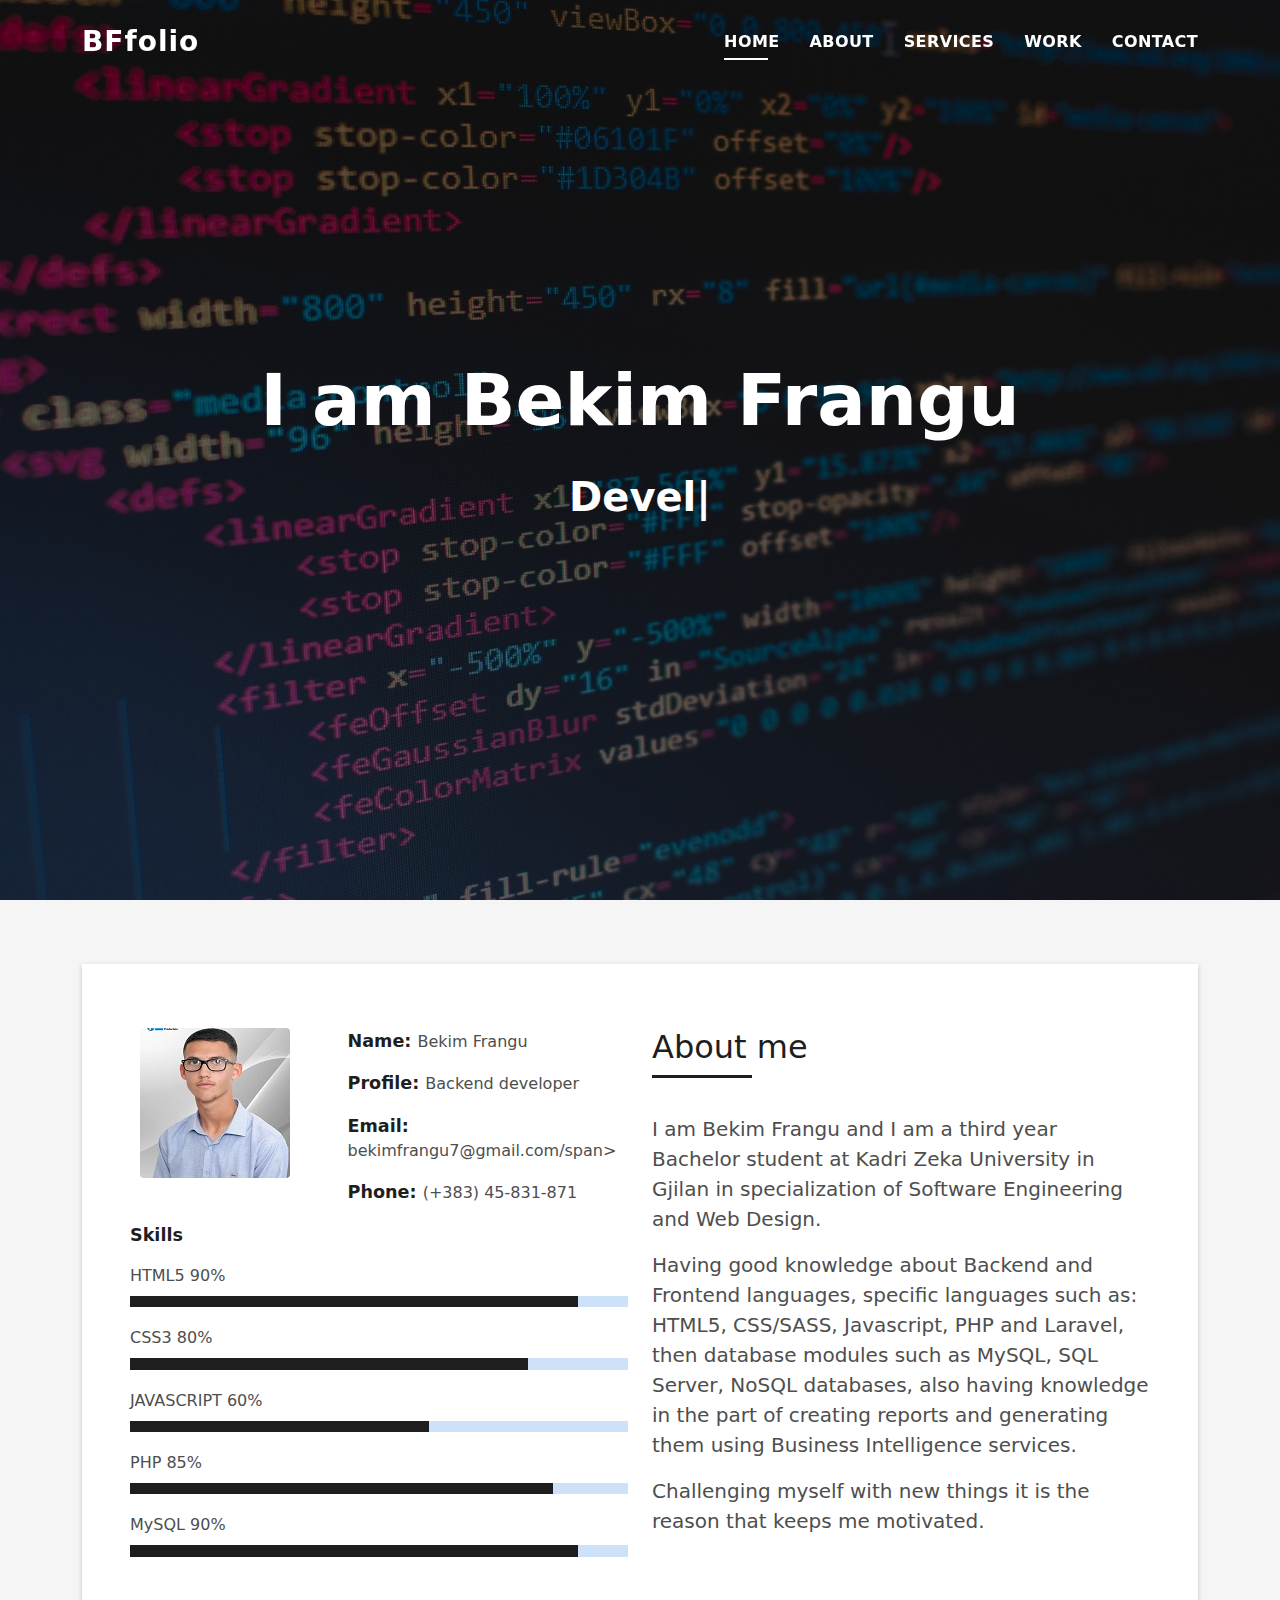
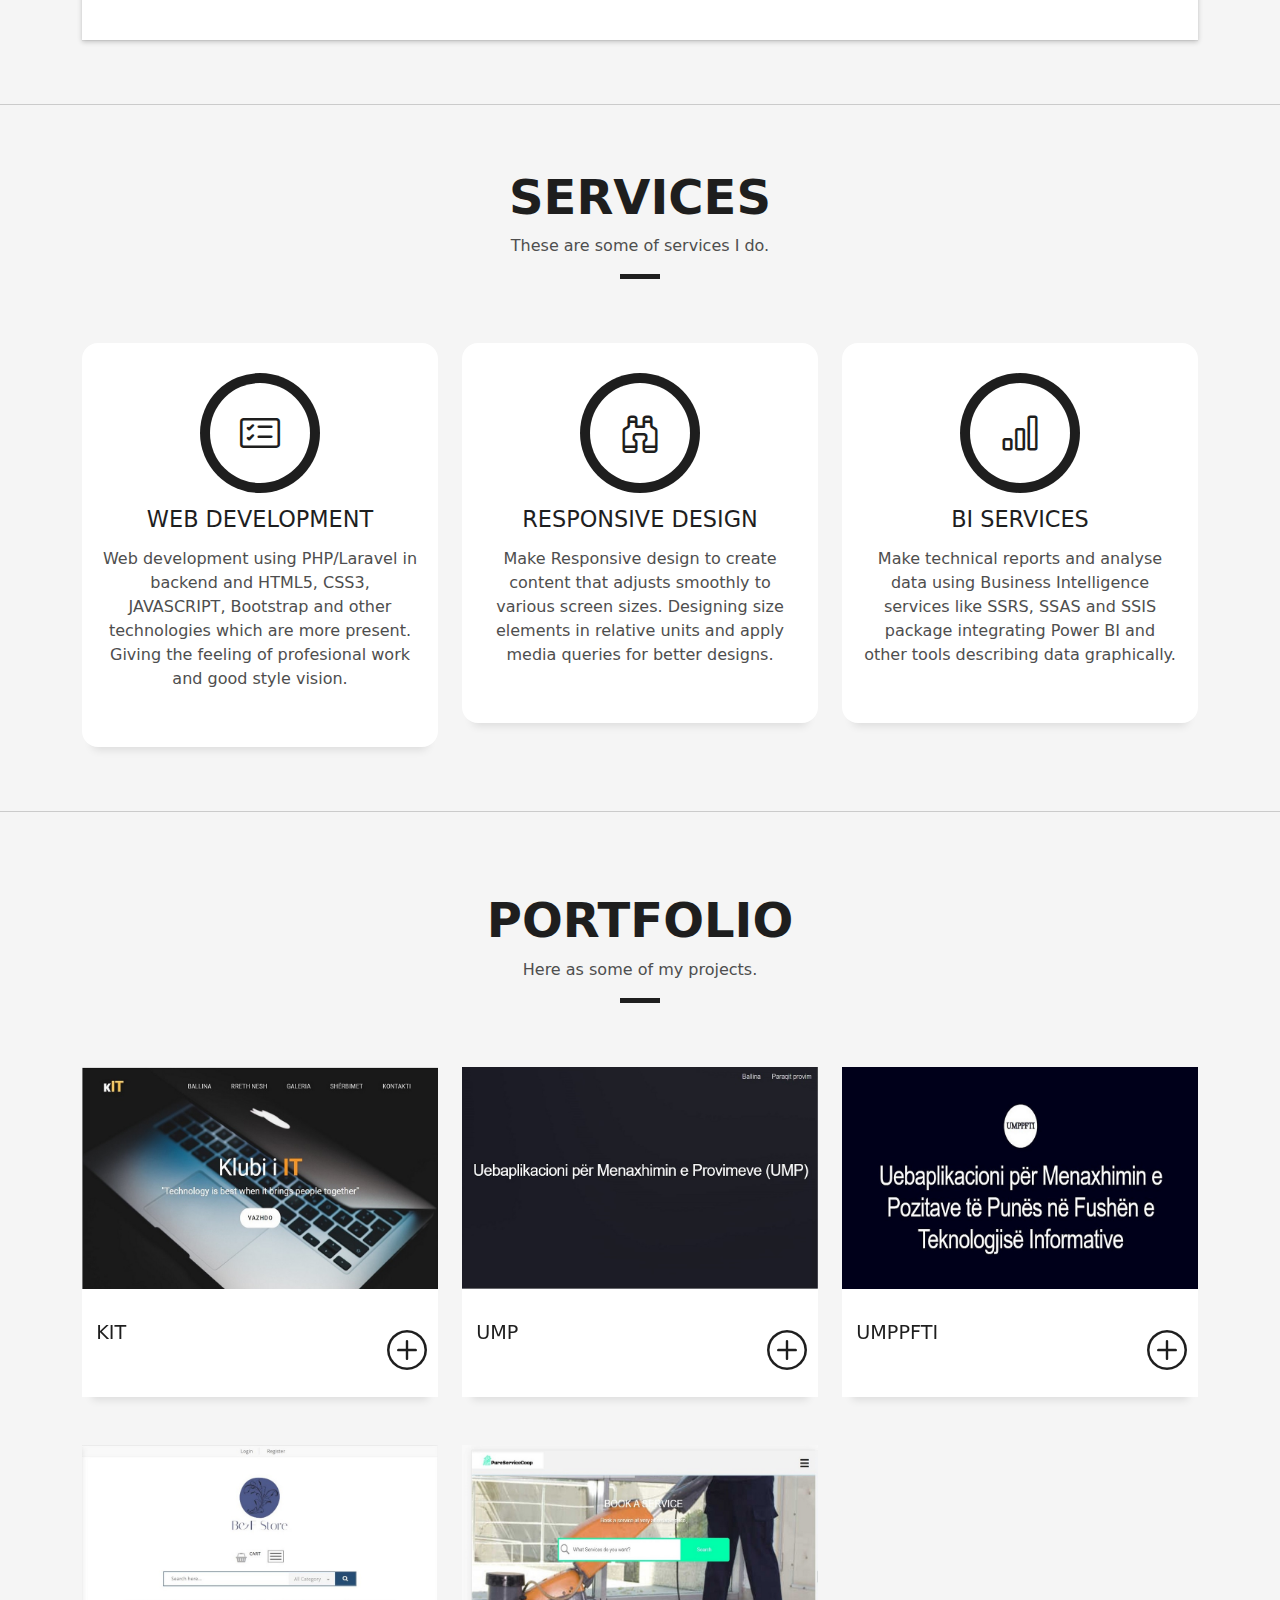
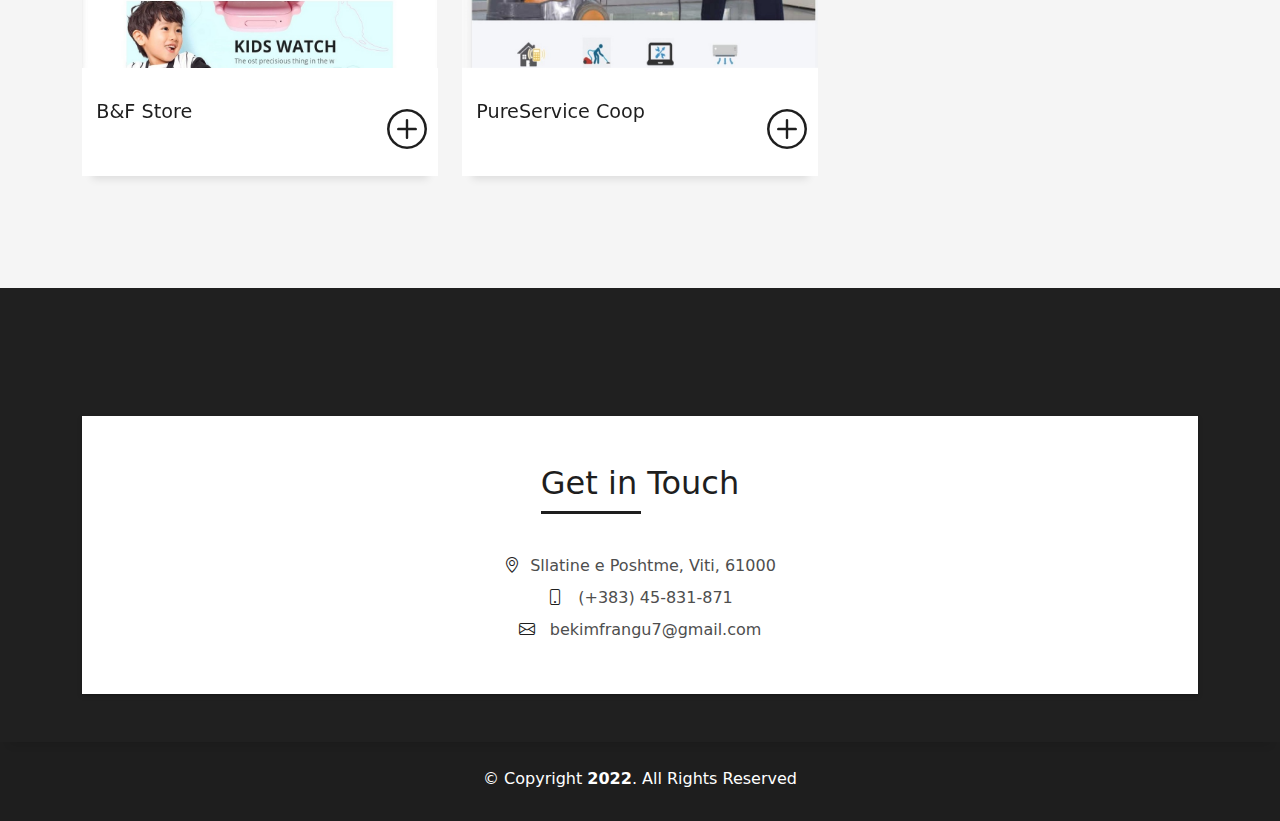
==== index.html @ ea26d756 "Portfolio" ====
<!DOCTYPE html>
<html lang="en">

<head>
  <meta charset="utf-8">
  <meta content="width=device-width, initial-scale=1.0" name="viewport">

  <title>My Portfolio</title>
  <meta content="" name="description">
  <meta content="" name="keywords">



  <!-- Vendor CSS Files -->
  <link href="assets/vendor/bootstrap/css/bootstrap.min.css" rel="stylesheet">
  <link href="assets/vendor/bootstrap-icons/bootstrap-icons.css" rel="stylesheet">
  <link href="assets/vendor/glightbox/css/glightbox.min.css" rel="stylesheet">
  <link href="assets/vendor/swiper/swiper-bundle.min.css" rel="stylesheet">

  <!-- Template Main CSS File -->
  <link href="assets/css/style.css" rel="stylesheet">

</head>

<body>

  <!-- ======= Header ======= -->
  <header id="header" class="fixed-top">
    <div class="container d-flex align-items-center justify-content-between">

      <h1 class="logo"><a href="index.html">BFfolio</a></h1>

      <nav id="navbar" class="navbar">
        <ul>
          <li><a class="nav-link scrollto active" href="#hero">Home</a></li>
          <li><a class="nav-link scrollto" href="#about">About</a></li>
          <li><a class="nav-link scrollto" href="#services">Services</a></li>
          <li><a class="nav-link scrollto " href="#work">Work</a></li>
          <li><a class="nav-link scrollto" href="#contact">Contact</a></li>
        </ul>
        <i class="bi bi-list mobile-nav-toggle"></i>
      </nav><!-- .navbar -->

    </div>
  </header><!-- End Header -->

  <!-- ======= Hero Section ======= -->
  <div id="hero" class="hero route bg-image" style="background-image: url(assets/img/cover.jpg)">
    <div class="overlay-itro"></div>
    <div class="hero-content display-table">
      <div class="table-cell">
        <div class="container">
          <h1 class="hero-title mb-4">I am Bekim Frangu</h1>
          <p class="hero-subtitle"><span class="typed" data-typed-items="Developer"></span></p>
        </div>
      </div>
    </div>
  </div><!-- End Hero Section -->

  <main id="main">

    <!-- ======= About Section ======= -->
    <section id="about" class="about-mf sect-pt4 route">
      <div class="container">
        <div class="row">
          <div class="col-sm-12">
            <div class="box-shadow-full">
              <div class="row">
                <div class="col-md-6">
                  <div class="row">
                    <div class="col-sm-6 col-md-5">
                      <div class="about-img">
                        <img src="assets/img/imageCV.jpg" class="img-fluid rounded b-shadow-a" alt="">
                      </div>
                    </div>
                    <div class="col-sm-6 col-md-7">
                      <div class="about-info">
                        <p><span class="title-s">Name: </span> <span>Bekim Frangu</span></p>
                        <p><span class="title-s">Profile: </span> <span>Backend developer</span></p>
                        <p><span class="title-s">Email: </span> <span>bekimfrangu7@gmail.com/span></p>
                        <p><span class="title-s">Phone: </span> <span>(+383) 45-831-871</span></p>
                      </div>
                    </div>
                  </div>
                  <div class="skill-mf">
                    <p class="title-s">Skills</p>

                    <span>HTML5</span> <span class="pull-right">90%</span>
                    <div class="progress">
                      <div class="progress-bar" role="progressbar" style="width: 90%;" aria-valuenow="90" aria-valuemin="0" aria-valuemax="100"></div>
                    </div>

                    <span>CSS3</span> <span class="pull-right">80%</span>
                    <div class="progress">
                      <div class="progress-bar" role="progressbar" style="width: 80%" aria-valuenow="80" aria-valuemin="0" aria-valuemax="100"></div>
                    </div>

                   <span>JAVASCRIPT</span> <span class="pull-right">60%</span>
                    <div class="progress">
                      <div class="progress-bar" role="progressbar" style="width: 60%" aria-valuenow="60" aria-valuemin="0" aria-valuemax="100"></div>
                    </div>

                    <span>PHP</span> <span class="pull-right">85%</span>
                    <div class="progress">
                      <div class="progress-bar" role="progressbar" style="width: 85%" aria-valuenow="85" aria-valuemin="0" aria-valuemax="100"></div>
                    </div>

                    <span>MySQL</span> <span class="pull-right">90%</span>
                    <div class="progress">
                      <div class="progress-bar" role="progressbar" style="width: 90%" aria-valuenow="90" aria-valuemin="0" aria-valuemax="100"></div>
                    </div>

                  </div>
                </div>
                <div class="col-md-6">
                  <div class="about-me pt-4 pt-md-0">
                    <div class="title-box-2">
                      <h5 class="title-left">
                        About me
                      </h5>
                    </div>
                    <p class="lead text-justify">
                      I am Bekim Frangu and I am a third year Bachelor student at Kadri Zeka University in Gjilan in 
                      specialization of Software Engineering and Web Design. 
                    </p>
                    <p class="lead text-justify">
                      Having good knowledge about Backend and Frontend languages, specific languages such as: HTML5, CSS/SASS, 
                      Javascript, PHP and Laravel, then database modules such as MySQL, SQL Server, NoSQL databases, also having knowledge in 
                      the part of creating reports and generating them using Business Intelligence services. 
                    </p>
                    <p class="lead text-justify">
                      Challenging myself with new things it is the reason that keeps me motivated.
                    </p>
                  </div>
                </div>
              </div>
            </div>
          </div>
        </div>
      </div>
    </section><!-- End About Section -->
    <hr>
    <!-- ======= Services Section ======= -->
    <section id="services" class="services-mf pt-5 route">
      <div class="container">
        <div class="row">
          <div class="col-sm-12">
            <div class="title-box text-center">
              <h3 class="title-a">
                Services
              </h3>
              <p class="subtitle-a">
               These are some of services I do.
              </p>
              <div class="line-mf"></div>
            </div>
          </div>
        </div>
        <div class="row">
        
          <div class="col-md-4">
            <div class="service-box">
              <div class="service-ico">
                <span class="ico-circle"><i class="bi bi-card-checklist"></i></span>
              </div>
              <div class="service-content">
                <h2 class="s-title">Web Development</h2>
                <p class="s-description text-center">
                  Web development using PHP/Laravel in backend and HTML5, CSS3, JAVASCRIPT, Bootstrap 
                  and other technologies which are more present. Giving the feeling of profesional work and good style vision.
                </p>
              </div>
            </div>
          </div>
          <div class="col-md-4">
            <div class="service-box">
              <div class="service-ico">
                <span class="ico-circle"><i class="bi bi-binoculars"></i></span>
              </div>
              <div class="service-content">
                <h2 class="s-title">Responsive Design</h2>
                <p class="s-description text-center">
                  Make Responsive design to create content that adjusts smoothly to various screen sizes. 
                  Designing size elements in relative units and apply media queries for better designs.
                </p>
              </div>
            </div>
          </div>
          <div class="col-md-4">
            <div class="service-box">
              <div class="service-ico">
                <span class="ico-circle"><i class="bi bi-bar-chart"></i></span>
              </div>
              <div class="service-content">
                <h2 class="s-title">BI Services</h2>
                <p class="s-description text-center">
                  Make technical reports and analyse data using Business Intelligence services like SSRS,
                  SSAS and SSIS package integrating Power BI and other tools describing data graphically.
                </p>
              </div>
            </div>
          </div>
        </div>
      </div>
    </section><!-- End Services Section -->
<hr>

    <!-- ======= Portfolio Section ======= -->
    <section id="work" class="portfolio-mf sect-pt4 route">
      <div class="container">
        <div class="row">
          <div class="col-sm-12">
            <div class="title-box text-center">
              <h3 class="title-a">
                Portfolio
              </h3>
              <p class="subtitle-a">
               Here as some of my projects.
              </p>
              <div class="line-mf"></div>
            </div>
          </div>
        </div>
        <div class="row">

          <div class="col-md-4">
            <div class="work-box">
              <a href="assets/img/work-1.jpg" data-gallery="portfolioGallery" class="portfolio-lightbox">
                <div class="work-img">
                  <img src="assets/img/KIT.jpg" alt="" class="img-fluid">
                </div>
              </a>
              <div class="work-content">
                <div class="row">
                  <div class="col-sm-8">
                    <h2 class="w-title">KIT</h2>
                  </div>
                  <div class="col-sm-4">
                    <div class="w-like">
                      <a href="portfolio-details.html"> <span class="bi bi-plus-circle"></span></a>
                    </div>
                  </div>
                </div>
              </div>
            </div>
          </div>
          
          <div class="col-md-4">
            <div class="work-box">
              <a href="assets/img/work-2.jpg" data-gallery="portfolioGallery" class="portfolio-lightbox">
                <div class="work-img">
                  <img src="assets/img/UMP/Cover.jpg" alt="" class="img-fluid">
                </div>
              </a>
              <div class="work-content">
                <div class="row">
                  <div class="col-sm-8">
                    <h2 class="w-title">UMP</h2>
                  </div>
                  <div class="col-sm-4">
                    <div class="w-like">
                      <a href="UMP_details.html"> <span class="bi bi-plus-circle"></span></a>
                    </div>
                  </div>
                </div>
              </div>
            </div>
          </div>

          <div class="col-md-4">
            <div class="work-box">
              <a href="assets/img/work-3.jpg" data-gallery="portfolioGallery" class="portfolio-lightbox">
                <div class="work-img">
                  <img src="assets/img/UMPPFTI/Cover.jpg" alt="" class="img-fluid">
                </div>
              </a>
              <div class="work-content">
                <div class="row">
                  <div class="col-sm-8">
                    <h2 class="w-title">UMPPFTI</h2>

                  </div>
                  <div class="col-sm-4">
                    <div class="w-like">
                      <a href="UMPPFTI_details.html"> <span class="bi bi-plus-circle"></span></a>
                    </div>
                  </div>
                </div>
              </div>
            </div>
          </div>

          <div class="col-md-4">
            <div class="work-box">
              <a href="assets/img/BFstore.jpg" data-gallery="portfolioGallery" class="portfolio-lightbox">
                <div class="work-img">
                  <img src="assets/img/BFstore.jpg" alt="" class="img-fluid">
                </div>
              </a>
              <div class="work-content">
                <div class="row">
                  <div class="col-sm-8">
                    <h2 class="w-title">B&F Store</h2>
                  </div>
                  <div class="col-sm-4">
                    <div class="w-like">
                      <a href="BFStore_details.html"> <span class="bi bi-plus-circle"></span></a>
                    </div>
                  </div>
                </div>
              </div>
            </div>
          </div>

          <div class="col-md-4">
            <div class="work-box">
              <a href="assets/img/hs_cover.jpg" data-gallery="portfolioGallery" class="portfolio-lightbox">
                <div class="work-img">
                  <img src="assets/img/hs_cover.jpg" alt="" class="img-fluid">
                </div>
              </a>
              <div class="work-content">
                <div class="row">
                  <div class="col-sm-8">
                    <h2 class="w-title">PureService Coop</h2>
                  </div>
                  <div class="col-sm-4">
                    <div class="w-like">
                      <a href="hs_details.html"> <span class="bi bi-plus-circle"></span></a>
                    </div>
                  </div>
                </div>
              </div>
            </div>
          </div>
        </div>
      </div>
    </section><!-- End Portfolio Section -->

    <!-- ======= Contact Section ======= -->
    <section id="contact" class="paralax-mf footer-paralax bg-image sect-mt4 route" style="background-color: #262626;">
      <div class="overlay-mf"></div>
      <div class="container">
        <div class="row">
          <div class="col-sm-12">
            <div class="contact-mf">
              <div id="contact" class="box-shadow-full">
                <div class="row">
                 
                  <div class="col-md-12 text-center">
                    <div class="title-box-2 pt-4 pt-md-0">
                      <h5 class="title-left">
                        Get in Touch
                      </h5>
                    </div>
                    <div class="more-info">
                
                      <ul class="list-ico">
                        <li><span class="bi bi-geo-alt"></span>Sllatine e Poshtme, Viti, 61000</li>
                        <li><span class="bi bi-phone"></span> (+383) 45-831-871</li>
                        <li><span class="bi bi-envelope"></span> bekimfrangu7@gmail.com</li>
                      </ul>
                    </div>
                
                  </div>
                </div>
              </div>
            </div>
          </div>
        </div>
      </div>
    </section><!-- End Contact Section -->

  </main><!-- End #main -->

  <!-- ======= Footer ======= -->
  <footer>
    <div class="container">
      <div class="row">
        <div class="col-sm-12">
          <div class="copyright-box">
            <p class="copyright">&copy; Copyright <strong>2022</strong>. All Rights Reserved</p>
          </div>
        </div>
      </div>
    </div>
  </footer><!-- End  Footer -->

  <div id="preloader"></div>
  <a href="#" class="back-to-top d-flex align-items-center justify-content-center"><i class="bi bi-arrow-up-short"></i></a>

  <!-- Vendor JS Files -->
  <script src="assets/vendor/purecounter/purecounter.js"></script>
  <script src="assets/vendor/bootstrap/js/bootstrap.bundle.min.js"></script>
  <script src="assets/vendor/glightbox/js/glightbox.min.js"></script>
  <script src="assets/vendor/swiper/swiper-bundle.min.js"></script>
  <script src="assets/vendor/typed.js/typed.min.js"></script>

  <!-- Template Main JS File -->
  <script src="assets/js/main.js"></script>

</body>

</html>
---- assets/css/style.css ----
/**
* Template Name: DevFolio - v4.7.1
* Template URL: https://bootstrapmade.com/devfolio-bootstrap-portfolio-html-template/
* Author: BootstrapMade.com
* License: https://bootstrapmade.com/license/
*/

/*--------------------------------------------------------------
# General
--------------------------------------------------------------*/
body {
  background-color: #f5f5f5;
  color: #4e4e4e;
}

h1,
h2,
h3,
h4,
h5,
h6 {
  color: #1e1e1e;
}

a {
  color: #1e1e1e;
  text-decoration: none;
  transition: all 0.5s ease-in-out;
}
a:hover {
  color: #1e1e1e;
  text-decoration: none;
  transition: all 0.5s ease-in-out;
}

.p-r {
  position: relative;
}

.color-a {
  text-decoration: none;
  color: #1e1e1e;
}

.color-d {
  color: #f5f5f5;
}

.color-text-a {
  text-decoration: none;
  color: #4e4e4e;
}

.box-shadow, .card-blog, .work-box, .service-box, .paralax-mf {
  box-shadow: 0 13px 8px -10px rgba(0, 0, 0, 0.1);
}

.box-shadow-a, .button:hover {
  text-decoration: none;
  box-shadow: 0 0 0 4px #cde1f8;
}

.display-5 {
  font-size: 2.5rem;
  font-weight: 300;
  line-height: 1.1;
}

.display-6 {
  font-size: 2rem;
  font-weight: 300;
  line-height: 1.1;
}

.avatar {
  width: 32px;
  height: 32px;
  margin-right: 4px;
  overflow: hidden;
}

.bg-image {
  background-repeat: no-repeat;
  background-attachment: fixed;
  background-size: cover;
  background-position: center center;
}
@media (max-width: 1024px) {
  .bg-image {
    background-attachment: scroll;
  }
}

.overlay-mf {
  background-color: #1e1e1e;
}

.overlay-mf {
  position: absolute;
  top: 0;
  left: 0px;
  padding: 0;
  height: 100%;
  width: 100%;
  opacity: 0.7;
}

.paralax-mf {
  position: relative;
  padding: 8rem 0;
}

.display-table {
  width: 100%;
  height: 100%;
  display: table;
}

.table-cell {
  display: table-cell;
  vertical-align: middle;
}

/*--/ Sections /--*/
.sect-4 {
  padding: 4rem 0;
}

.sect-pt4 {
  padding-top: 4rem;
}

.sect-mt4 {
  margin-top: 4rem;
}

/*--/ Title s /--*/
.title-s {
  font-weight: 600;
  color: #1e1e1e;
  font-size: 1.1rem;
}

/*--/ Title A /--*/
.title-box {
  margin-bottom: 4rem;
}

.title-a {
  text-decoration: none;
  font-size: 3rem;
  font-weight: bold;
  text-transform: uppercase;
}

.subtitle-a {
  text-decoration: none;
  color: #4e4e4e;
}

.line-mf {
  width: 40px;
  height: 5px;
  background-color: #1e1e1e;
  margin: 0 auto;
}

/*--/ Title Left /--*/
.title-box-2 {
  margin-bottom: 3rem;
}

.title-left {
  font-size: 2rem;
  position: relative;
}
.title-left:before {
  content: "";
  position: absolute;
  height: 3px;
  background-color: #1e1e1e;
  width: 100px;
  bottom: -12px;
}

/*------/ Box /------*/
.box-pl2 {
  padding-left: 2rem;
}

.box-shadow-full {
  padding: 3rem 1.25rem;
  position: relative;
  background-color: #fff;
  margin-bottom: 3rem;
  z-index: 2;
  box-shadow: 0 1px 1px 0 rgba(0, 0, 0, 0.06), 0 2px 5px 0 rgba(0, 0, 0, 0.2);
}
@media (min-width: 768px) {
  .box-shadow-full {
    padding: 3rem;
  }
}

/*------/ Socials /------*/
.socials {
  padding: 1.5rem 0;
}
.socials ul li {
  display: inline-block;
}
.socials .ico-circle {
  height: 40px;
  width: 40px;
  font-size: 1.2rem;
  border-radius: 50%;
  line-height: 1.6;
  margin: 0 15px 0 0;
  box-shadow: 0 0 0 3px #1e1e1e;
  transition: all 500ms ease;
}
.socials .ico-circle:hover {
  background-color: #1e1e1e;
  color: #fff;
  box-shadow: 0 0 0 3px #cde1f8;
  transition: all 500ms ease;
}

/*------/ Ul resect /------*/
.ul-resect, .widget-tags ul, .widget-sidebar .list-sidebar, .box-comments .list-comments, .blog-wrapper .post-meta ul, .list-ico, .socials ul {
  list-style: none;
  padding-left: 0;
  margin-bottom: 0;
}

.list-ico {
  line-height: 2;
}
.list-ico span {
  color: #1e1e1e;
  margin-right: 10px;
}

/*------/ Ico Circle /------*/
.ico-circle {
  height: 100px;
  width: 100px;
  font-size: 2rem;
  border-radius: 50%;
  line-height: 1.55;
  margin: 0 auto;
  text-align: center;
  box-shadow: 0 0 0 10px #1e1e1e;
  display: block;
}

/*------/ Owl Carousel /------*/
.owl-theme .owl-dots {
  text-align: center;
  margin-top: 18px;
}
.owl-theme .owl-dots .owl-dot {
  display: inline-block;
}
.owl-theme .owl-dots .owl-dot span {
  width: 18px;
  height: 7px;
  margin: 5px 5px;
  background: #cde1f8;
  border: 0px solid #cde1f8;
  display: block;
  transition: all 0.6s ease-in-out;
  cursor: pointer;
}
.owl-theme .owl-dots .owl-dot:hover span {
  background-color: #cde1f8;
}
.owl-theme .owl-dots .owl-dot.active span {
  background-color: #1B1B1B;
  width: 25px;
}

/*--/ Scrolltop s /--*/
.scrolltop-mf {
  position: relative;
  display: none;
}
.scrolltop-mf span {
  z-index: 999;
  position: fixed;
  width: 42px;
  height: 42px;
  background-color: #1e1e1e;
  opacity: 0.7;
  font-size: 1.6rem;
  line-height: 1.5;
  text-align: center;
  color: #fff;
  top: auto;
  left: auto;
  right: 30px;
  bottom: 50px;
  cursor: pointer;
  border-radius: 50%;
}

/*--------------------------------------------------------------
# Back to top button
--------------------------------------------------------------*/
.back-to-top {
  position: fixed;
  visibility: hidden;
  opacity: 0;
  right: 15px;
  bottom: 15px;
  z-index: 996;
  background: #1e1e1e;
  width: 40px;
  height: 40px;
  border-radius: 50px;
  transition: all 0.4s;
}
.back-to-top i {
  font-size: 28px;
  color: #fff;
  line-height: 0;
}
.back-to-top:hover {
  background: #1e1e1e;
  color: #fff;
}
.back-to-top.active {
  visibility: visible;
  opacity: 1;
}

/*------/ Prelaoder /------*/
#preloader {
  position: fixed;
  top: 0;
  left: 0;
  right: 0;
  bottom: 0;
  z-index: 9999;
  overflow: hidden;
  background: #fff;
}

#preloader:before {
  content: "";
  position: fixed;
  top: calc(50% - 30px);
  left: calc(50% - 30px);
  border: 6px solid #f2f2f2;
  border-top: 6px solid #1e1e1e;
  border-radius: 50%;
  width: 60px;
  height: 60px;
  -webkit-animation: animate-preloader 1s linear infinite;
  animation: animate-preloader 1s linear infinite;
}

@-webkit-keyframes animate-preloader {
  0% {
    transform: rotate(0deg);
  }
  100% {
    transform: rotate(360deg);
  }
}

@keyframes animate-preloader {
  0% {
    transform: rotate(0deg);
  }
  100% {
    transform: rotate(360deg);
  }
}
/*------/ Button /------*/
.button {
  display: inline-block;
  padding: 0.3rem 0.6rem;
  text-align: center;
  vertical-align: middle;
  -webkit-user-select: none;
  -moz-user-select: none;
  user-select: none;
  font-size: 1rem;
  border-radius: 0.3rem;
  border: 1px solid transparent;
  transition: all 500ms ease;
  cursor: pointer;
}
.button:focus {
  outline: 0;
}
.button:hover {
  background-color: #0062d3;
  color: #fff;
  transition: all 500ms ease;
}

.button-a {
  text-decoration: none;
  background-color: #1e1e1e;
  color: #fff;
  border-color: #cde1f8;
}

.button-big {
  padding: 0.9rem 2.3rem;
  font-size: 1.2rem;
}

.button-rouded {
  border-radius: 5rem;
}

.btn-lg {
  padding: 0.5rem 1rem;
  font-size: 1.25rem;
  line-height: 1.5;
  border-radius: 0.3rem;
}

/*--------------------------------------------------------------
# Header
--------------------------------------------------------------*/
#header {
  transition: all 0.5s;
  z-index: 997;
  padding: 20px 0;
}
#header .logo {
  font-size: 28px;
  margin: 0;
  padding: 0;
  font-weight: 600;
  letter-spacing: 1px;
}
#header .logo a {
  color: #fff;
}
#header .logo img {
  max-height: 40px;
}
#header.header-scrolled {
  background: rgba(0, 0, 0, 0.9);
  padding: 12px 0;
}

/*--------------------------------------------------------------
# Navigation Menu
--------------------------------------------------------------*/
/**
* Desktop Navigation 
*/
.navbar {
  padding: 0;
}
.navbar ul {
  margin: 0;
  padding: 0;
  display: flex;
  list-style: none;
  align-items: center;
}
.navbar li {
  position: relative;
}
.navbar > ul > li {
  white-space: nowrap;
  padding: 10px 0 10px 30px;
}
.navbar a, .navbar a:focus {
  display: flex;
  align-items: center;
  justify-content: space-between;
  color: #fff;
  font-size: 16px;
  font-weight: 600;
  padding: 0;
  white-space: nowrap;
  transition: 0.3s;
  letter-spacing: 0.4px;
  position: relative;
  text-transform: uppercase;
}
.navbar a i, .navbar a:focus i {
  font-size: 12px;
  line-height: 0;
  margin-left: 5px;
}
.navbar > ul > li > a:before {
  content: "";
  position: absolute;
  width: 100%;
  height: 2px;
  bottom: -6px;
  left: 0;
  width: 0;
  background-color: #fff;
  visibility: hidden;
  transition: all 0.3s ease-in-out 0s;
}
.navbar a:hover:before, .navbar li:hover > a:before, .navbar .active:before {
  visibility: visible;
  width: 80%;
}
.navbar a:hover, .navbar .active, .navbar .active:focus, .navbar li:hover > a {
  color: #fff;
}
.navbar .dropdown ul {
  display: block;
  position: absolute;
  left: 30px;
  top: calc(100% + 30px);
  margin: 0;
  padding: 10px 0;
  z-index: 99;
  opacity: 0;
  visibility: hidden;
  background: #fff;
  box-shadow: 0px 0px 30px rgba(127, 137, 161, 0.25);
  transition: 0.3s;
}
.navbar .dropdown ul li {
  min-width: 200px;
}
.navbar .dropdown ul a {
  padding: 10px 20px;
  font-size: 14px;
  text-transform: none;
  color: #4e4e4e;
}
.navbar .dropdown ul a i {
  font-size: 12px;
}
.navbar .dropdown ul a:hover, .navbar .dropdown ul .active:hover, .navbar .dropdown ul li:hover > a {
  color: #1e1e1e;
}
.navbar .dropdown:hover > ul {
  opacity: 1;
  top: 100%;
  visibility: visible;
}
.navbar .dropdown .dropdown ul {
  top: 0;
  left: calc(100% - 30px);
  visibility: hidden;
}
.navbar .dropdown .dropdown:hover > ul {
  opacity: 1;
  top: 0;
  left: 100%;
  visibility: visible;
}
@media (max-width: 1366px) {
  .navbar .dropdown .dropdown ul {
    left: -90%;
  }
  .navbar .dropdown .dropdown:hover > ul {
    left: -100%;
  }
}

/**
* Mobile Navigation 
*/
.mobile-nav-toggle {
  color: #fff;
  font-size: 28px;
  cursor: pointer;
  display: none;
  line-height: 0;
  transition: 0.5s;
}

@media (max-width: 991px) {
  .mobile-nav-toggle {
    display: block;
  }

  .navbar ul {
    display: none;
  }
}
.navbar-mobile {
  position: fixed;
  overflow: hidden;
  top: 0;
  right: 0;
  left: 0;
  bottom: 0;
  background: rgba(78, 78, 78, 0.9);
  transition: 0.3s;
  z-index: 999;
}
.navbar-mobile .mobile-nav-toggle {
  position: absolute;
  top: 15px;
  right: 15px;
}
.navbar-mobile ul {
  display: block;
  position: absolute;
  top: 55px;
  right: 15px;
  bottom: 15px;
  left: 15px;
  padding: 10px 0;
  background-color: #fff;
  overflow-y: auto;
  transition: 0.3s;
}
.navbar-mobile > ul > li {
  padding: 0;
}
.navbar-mobile a:hover:before, .navbar-mobile li:hover > a:before, .navbar-mobile .active:before {
  visibility: hidden;
}
.navbar-mobile a, .navbar-mobile a:focus {
  padding: 10px 20px;
  font-size: 15px;
  color: #4e4e4e;
}
.navbar-mobile a:hover, .navbar-mobile .active, .navbar-mobile li:hover > a {
  color: #1e1e1e;
}
.navbar-mobile .getstarted, .navbar-mobile .getstarted:focus {
  margin: 15px;
}
.navbar-mobile .dropdown ul {
  position: static;
  display: none;
  margin: 10px 20px;
  padding: 10px 0;
  z-index: 99;
  opacity: 1;
  visibility: visible;
  background: #fff;
  box-shadow: 0px 0px 30px rgba(127, 137, 161, 0.25);
}
.navbar-mobile .dropdown ul li {
  min-width: 200px;
}
.navbar-mobile .dropdown ul a {
  padding: 10px 20px;
}
.navbar-mobile .dropdown ul a i {
  font-size: 12px;
}
.navbar-mobile .dropdown ul a:hover, .navbar-mobile .dropdown ul .active:hover, .navbar-mobile .dropdown ul li:hover > a {
  color: #1e1e1e;
}
.navbar-mobile .dropdown > .dropdown-active {
  display: block;
}

/*--------------------------------------------------------------
# Hero Section
--------------------------------------------------------------*/
.hero {
  height: 100vh;
  position: relative;
  color: #fff;
}
.hero .hero-content {
  text-align: center;
  position: absolute;
}
.hero .overlay-itro {
  background-color: rgba(0, 0, 0, 0.6);
  position: absolute;
  top: 0;
  left: 0px;
  padding: 0;
  height: 100%;
  width: 100%;
  opacity: 0.9;
}
.hero .hero-title {
  color: #fff;
  font-weight: 600;
  font-size: 3rem;
}
@media (min-width: 768px) {
  .hero .hero-title {
    font-size: 4.5rem;
  }
}
.hero .hero-subtitle {
  font-size: 1.5rem;
  font-weight: 600;
}
@media (min-width: 768px) {
  .hero .hero-subtitle {
    font-size: 2.5rem;
  }
}
.hero .text-slider-items {
  display: none;
}

.hero-single {
  height: 350px;
}
.hero-single .hero-content {
  margin-top: 30px;
}
.hero-single .hero-title {
  text-transform: uppercase;
  font-size: 3rem;
}
@media (min-width: 768px) {
  .hero-single .hero-title {
    font-size: 3.5rem;
  }
}
.hero-single .breadcrumb {
  background-color: transparent;
  color: #1e1e1e;
}
.hero-single .breadcrumb .breadcrumb-item:before {
  color: #cde1f8;
}
.hero-single .breadcrumb .breadcrumb-item.active {
  color: #cde1f8;
}
.hero-single .breadcrumb a {
  color: #fff;
}

/*--------------------------------------------------------------
# About
--------------------------------------------------------------*/
.about-mf .box-shadow-full {
  padding-top: 4rem;
  padding-bottom: 4rem;
}
.about-mf .about-img {
  margin-bottom: 2rem;
}
.about-mf .about-img img {
  margin-left: 10px;
}
@media (min-width: 767px) {
  .about-mf .box-pl2 {
    margin-top: 3rem;
    padding-left: 0rem;
  }
}

.skill-mf span {
  color: #4e4e4e;
}
.skill-mf .progress {
  background-color: #cde1f8;
  margin: 0.5rem 0 1.2rem 0;
  border-radius: 0;
  height: 0.7rem;
}
.skill-mf .progress .progress-bar {
  height: 0.7rem;
  background-color: #1e1e1e;
}

/*--------------------------------------------------------------
# Services
--------------------------------------------------------------*/
.service-box {
  background-color: #fff;
  padding: 2.5rem 1.3rem;
  border-radius: 1rem;
  margin-bottom: 3rem;
  text-align: center;
}
.service-box:hover .ico-circle {
  transition: all 500ms ease;
  color: #fff;
  background-color: #1e1e1e;
  box-shadow: 0 0 0 10px #cde1f8;
}
.service-box .service-ico {
  margin-bottom: 1rem;
  color: #1e1e1e;
}
.service-box .ico-circle {
  transition: all 500ms ease;
  display: inline-flex;
  align-items: center;
  justify-content: center;
}
.service-box .ico-circle i {
  line-height: 0;
  font-size: 40px;
}
.service-box .s-title {
  font-size: 1.4rem;
  text-transform: uppercase;
  text-align: center;
  padding: 0.4rem 0;
}
.service-box .s-description {
  color: #4e4e4e;
}


/*--------------------------------------------------------------
# Portfolio
--------------------------------------------------------------*/
.work-box {
  margin-bottom: 3rem;
  -webkit-backface-visibility: hidden;
  backface-visibility: hidden;
  background-color: #fff;
}
.work-box:hover img {
  transform: scale(1.3);
}

.work-img {
  display: block;
  overflow: hidden;
}
.work-img img {
  transition: all 1s;
}

.work-content {
  padding: 2rem 3% 1rem 4%;
}
.work-content .w-more {
  color: #4e4e4e;
  font-size: 0.8rem;
}
.work-content .w-more .w-ctegory {
  color: #1e1e1e;
}
.work-content .w-like {
  font-size: 2.5rem;
  color: #1e1e1e;
  float: right;
}
.work-content .w-like a {
  color: #1e1e1e;
}
.work-content .w-like .num-like {
  font-size: 0.7rem;
}

.w-title {
  font-size: 1.2rem;
}

/*--------------------------------------------------------------
# Portfolio Details
--------------------------------------------------------------*/
.portfolio-details {
  padding-top: 40px;
}
.portfolio-details .portfolio-details-slider img {
  width: 100%;
}
.portfolio-details .portfolio-details-slider .swiper-pagination {
  margin-top: 20px;
  position: relative;
}
.portfolio-details .portfolio-details-slider .swiper-pagination .swiper-pagination-bullet {
  width: 12px;
  height: 12px;
  background-color: #fff;
  opacity: 1;
  border: 1px solid #1e1e1e;
}
.portfolio-details .portfolio-details-slider .swiper-pagination .swiper-pagination-bullet-active {
  background-color: #1e1e1e;
}
.portfolio-details .portfolio-info {
  padding: 30px;
  box-shadow: 0px 0 30px rgba(78, 78, 78, 0.08);
}
.portfolio-details .portfolio-info h3 {
  font-size: 22px;
  font-weight: 700;
  margin-bottom: 20px;
  padding-bottom: 20px;
  border-bottom: 1px solid #eee;
}
.portfolio-details .portfolio-info ul {
  list-style: none;
  padding: 0;
  font-size: 15px;
}
.portfolio-details .portfolio-info ul li + li {
  margin-top: 10px;
}
.portfolio-details .portfolio-description {
  padding-top: 30px;
}
.portfolio-details .portfolio-description h2 {
  font-size: 26px;
  font-weight: 700;
  margin-bottom: 20px;
}
.portfolio-details .portfolio-description p {
  padding: 0;
}


/*--------------------------------------------------------------
# Contact
--------------------------------------------------------------*/
.footer-paralax {
  padding: 4rem 0 0 0;
}

.contact-mf {
  margin-top: 4rem;
}
@media (min-width: 767px) {
  .contact-mf .box-pl2 {
    margin-top: 3rem;
    padding-left: 0rem;
  }
}


@-webkit-keyframes animate-loading {
  0% {
    transform: rotate(0deg);
  }
  100% {
    transform: rotate(360deg);
  }
}

@keyframes animate-loading {
  0% {
    transform: rotate(0deg);
  }
  100% {
    transform: rotate(360deg);
  }
}

/*--------------------------------------------------------------
# Footer
--------------------------------------------------------------*/
footer {
  text-align: center;
  color: #fff;
  padding: 25px 0;
  background: #1e1e1e;
}
footer .copyright {
  margin-bottom: 0.3rem;
}
footer .credits {
  margin-bottom: 0;
}
footer .credits a {
  color: #fff;
}
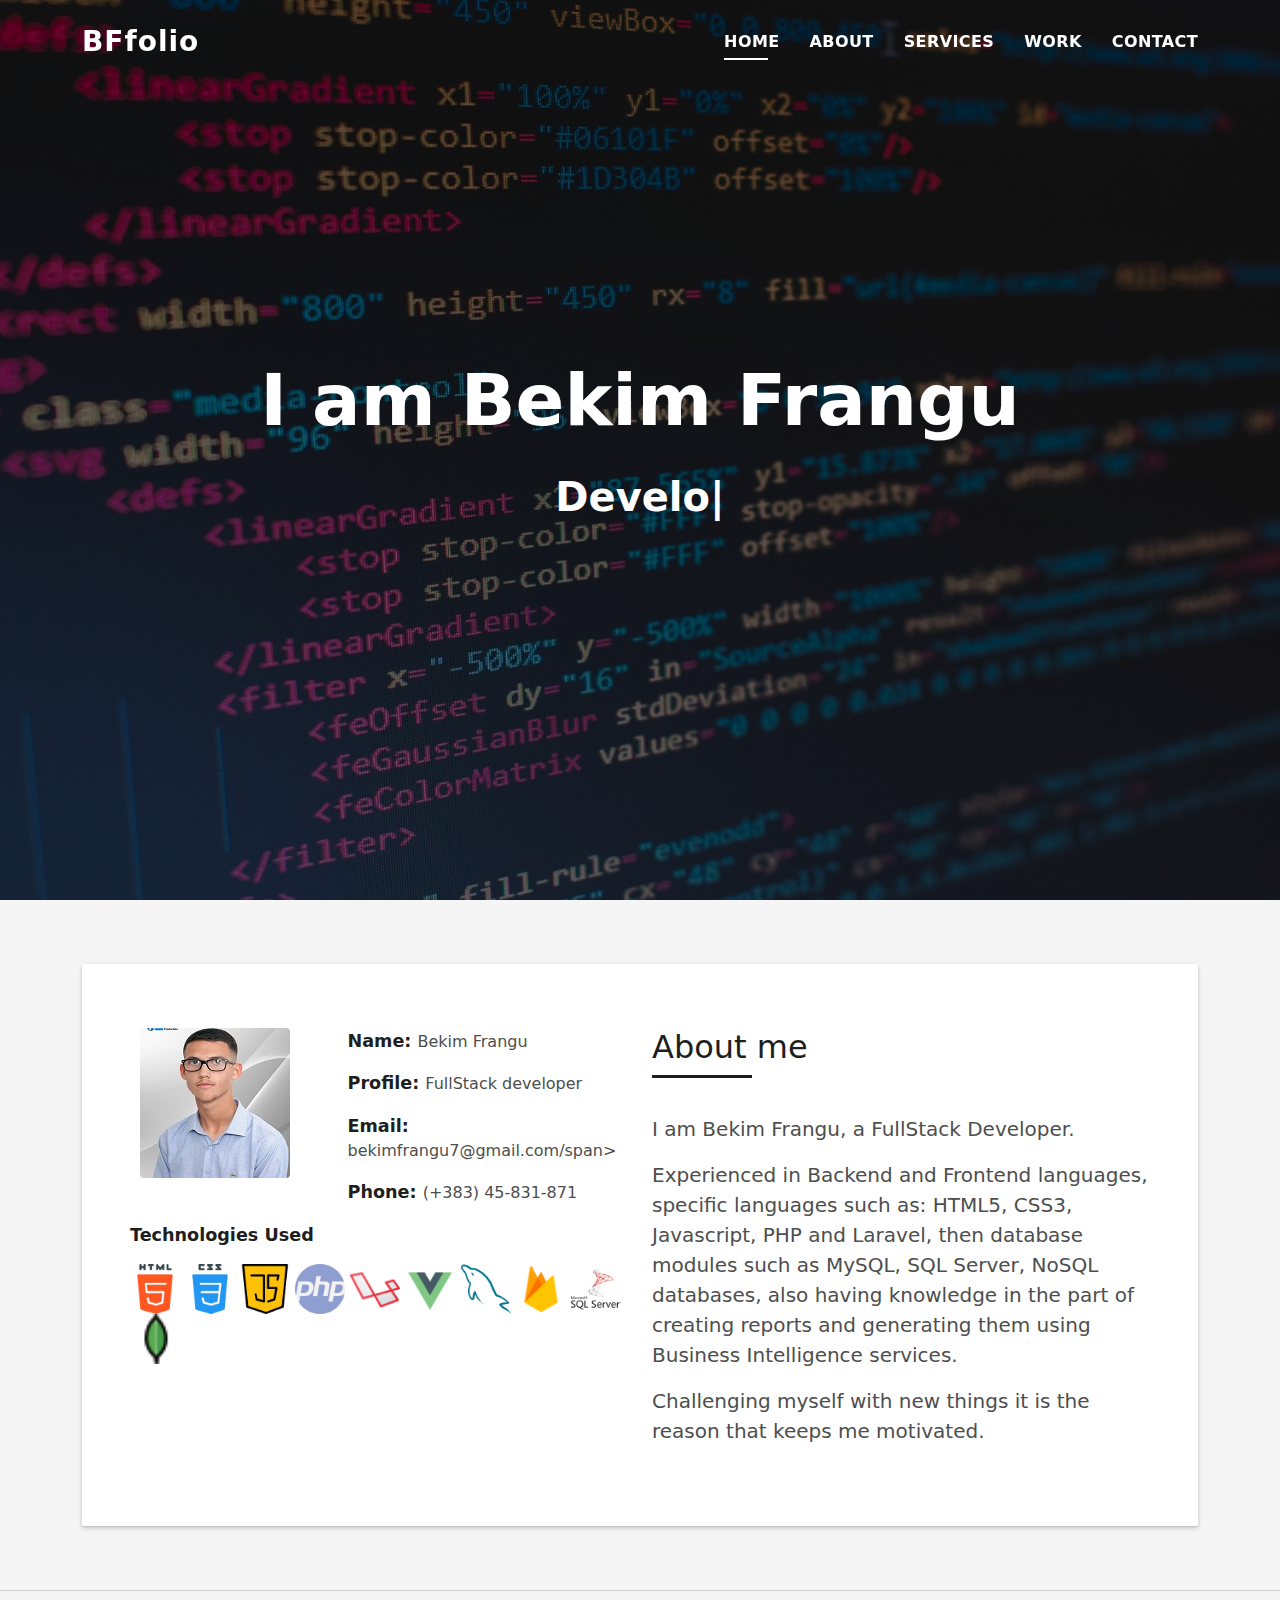
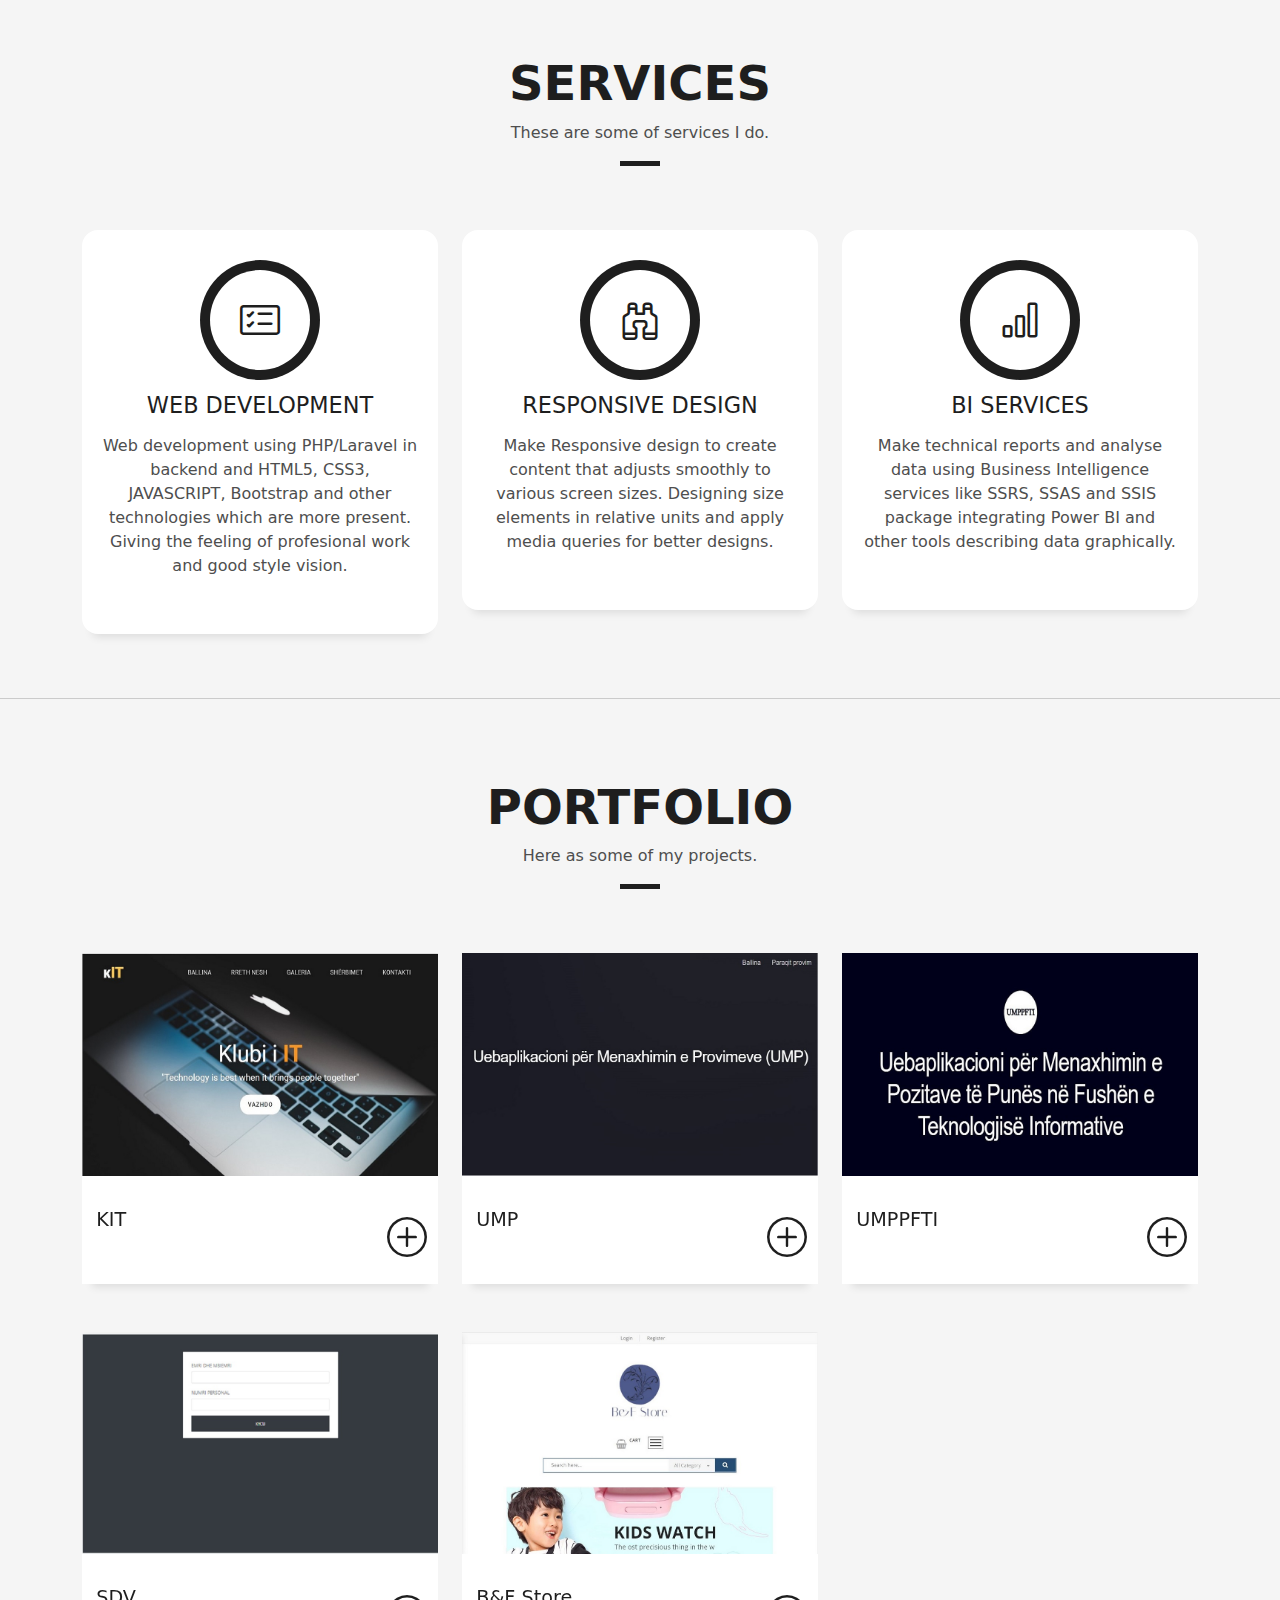
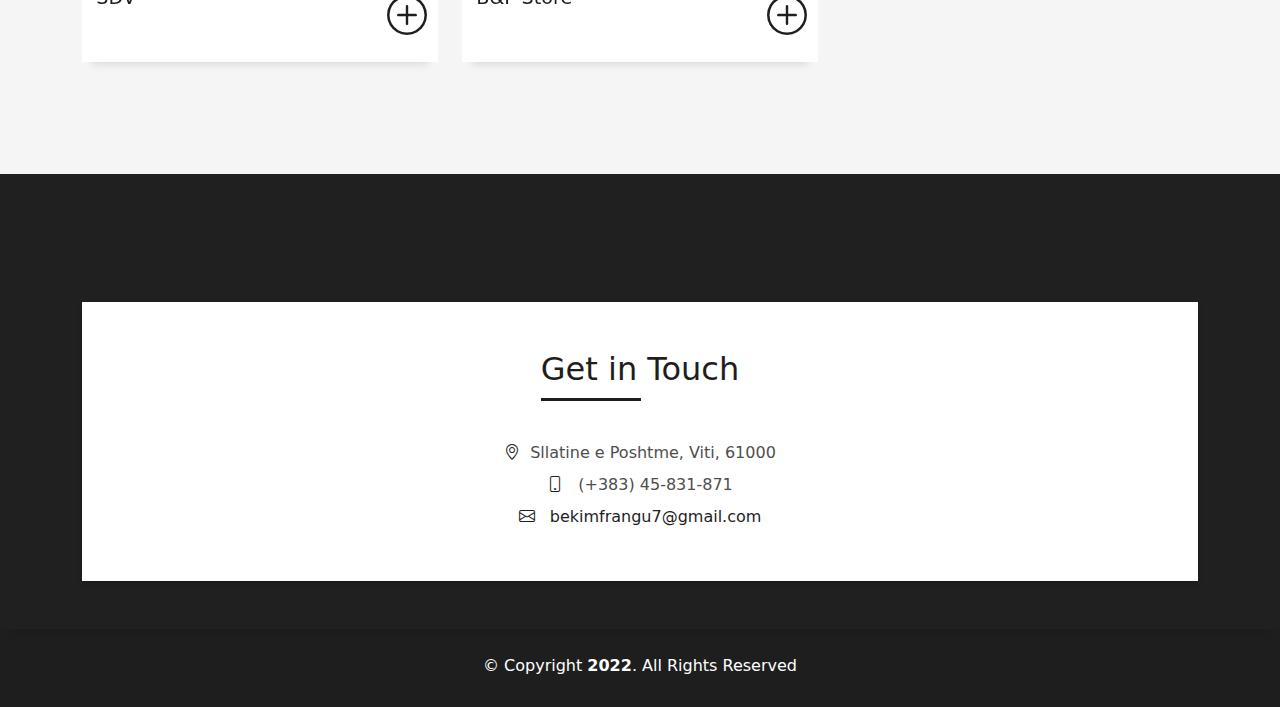
==== commit db6f98e8: "new updates" ====
--- a/index.html
+++ b/index.html
@@ -76,40 +76,25 @@
                     <div class="col-sm-6 col-md-7">
                       <div class="about-info">
                         <p><span class="title-s">Name: </span> <span>Bekim Frangu</span></p>
-                        <p><span class="title-s">Profile: </span> <span>Backend developer</span></p>
+                        <p><span class="title-s">Profile: </span> <span>FullStack developer</span></p>
                         <p><span class="title-s">Email: </span> <span>bekimfrangu7@gmail.com/span></p>
                         <p><span class="title-s">Phone: </span> <span>(+383) 45-831-871</span></p>
                       </div>
                     </div>
                   </div>
                   <div class="skill-mf">
-                    <p class="title-s">Skills</p>
-
-                    <span>HTML5</span> <span class="pull-right">90%</span>
-                    <div class="progress">
-                      <div class="progress-bar" role="progressbar" style="width: 90%;" aria-valuenow="90" aria-valuemin="0" aria-valuemax="100"></div>
-                    </div>
-
-                    <span>CSS3</span> <span class="pull-right">80%</span>
-                    <div class="progress">
-                      <div class="progress-bar" role="progressbar" style="width: 80%" aria-valuenow="80" aria-valuemin="0" aria-valuemax="100"></div>
-                    </div>
-
-                   <span>JAVASCRIPT</span> <span class="pull-right">60%</span>
-                    <div class="progress">
-                      <div class="progress-bar" role="progressbar" style="width: 60%" aria-valuenow="60" aria-valuemin="0" aria-valuemax="100"></div>
-                    </div>
-
-                    <span>PHP</span> <span class="pull-right">85%</span>
-                    <div class="progress">
-                      <div class="progress-bar" role="progressbar" style="width: 85%" aria-valuenow="85" aria-valuemin="0" aria-valuemax="100"></div>
-                    </div>
-
-                    <span>MySQL</span> <span class="pull-right">90%</span>
-                    <div class="progress">
-                      <div class="progress-bar" role="progressbar" style="width: 90%" aria-valuenow="90" aria-valuemin="0" aria-valuemax="100"></div>
-                    </div>
-
+                    <p class="title-s">Technologies Used</p>
+
+                   <img src="assets/img/html-5.png" alt="HTML5" width="50" height="50">
+                   <img src="assets/img/css.png" alt="CSS3" width="50" height="50">
+                   <img src="assets/img/java-script.png" alt="JAVASCRIPT" width="50" height="50">
+                   <img src="assets/img/php.png" alt="PHP" width="50" height="50">
+                   <img src="assets/img/laravel.png" alt="Laravel" width="50" height="50">
+                   <img src="assets/img/vuejs.png" alt="vuejs" width="50" height="50">
+                   <img src="assets/img/mysql.png" alt="MySQL" width="50" height="50">
+                   <img src="assets/img/firebase.png" alt="firebase" width="50" height="50">
+                   <img src="assets/img/sql-server.png" alt="sql-server" width="50" height="50">
+                   <img src="assets/img/mongo.png" alt="mongo" width="50" height="50">
                   </div>
                 </div>
                 <div class="col-md-6">
@@ -120,11 +105,10 @@
                       </h5>
                     </div>
                     <p class="lead text-justify">
-                      I am Bekim Frangu and I am a third year Bachelor student at Kadri Zeka University in Gjilan in 
-                      specialization of Software Engineering and Web Design. 
+                      I am Bekim Frangu, a FullStack Developer. 
                     </p>
                     <p class="lead text-justify">
-                      Having good knowledge about Backend and Frontend languages, specific languages such as: HTML5, CSS/SASS, 
+                      Experienced in Backend and Frontend languages, specific languages such as: HTML5, CSS3, 
                       Javascript, PHP and Laravel, then database modules such as MySQL, SQL Server, NoSQL databases, also having knowledge in 
                       the part of creating reports and generating them using Business Intelligence services. 
                     </p>
@@ -292,6 +276,28 @@
 
           <div class="col-md-4">
             <div class="work-box">
+              <a href="assets/img/sdv.jpg" data-gallery="portfolioGallery" class="portfolio-lightbox">
+                <div class="work-img">
+                  <img src="assets/img/SDV/cover.jpg" alt="" class="img-fluid">
+                </div>
+              </a>
+              <div class="work-content">
+                <div class="row">
+                  <div class="col-sm-8">
+                    <h2 class="w-title">SDV</h2>
+                  </div>
+                  <div class="col-sm-4">
+                    <div class="w-like">
+                      <a href="SDV_details.html"> <span class="bi bi-plus-circle"></span></a>
+                    </div>
+                  </div>
+                </div>
+              </div>
+            </div>
+          </div>
+
+          <div class="col-md-4">
+            <div class="work-box">
               <a href="assets/img/BFstore.jpg" data-gallery="portfolioGallery" class="portfolio-lightbox">
                 <div class="work-img">
                   <img src="assets/img/BFstore.jpg" alt="" class="img-fluid">
@@ -312,7 +318,7 @@
             </div>
           </div>
 
-          <div class="col-md-4">
+          <!-- <div class="col-md-4">
             <div class="work-box">
               <a href="assets/img/hs_cover.jpg" data-gallery="portfolioGallery" class="portfolio-lightbox">
                 <div class="work-img">
@@ -332,7 +338,7 @@
                 </div>
               </div>
             </div>
-          </div>
+          </div> -->
         </div>
       </div>
     </section><!-- End Portfolio Section -->
@@ -358,7 +364,7 @@
                       <ul class="list-ico">
                         <li><span class="bi bi-geo-alt"></span>Sllatine e Poshtme, Viti, 61000</li>
                         <li><span class="bi bi-phone"></span> (+383) 45-831-871</li>
-                        <li><span class="bi bi-envelope"></span> bekimfrangu7@gmail.com</li>
+                        <li><span class="bi bi-envelope"></span> <a href="mailto:bekimfrangu7@gmail.com">bekimfrangu7@gmail.com</a></li>
                       </ul>
                     </div>
                 
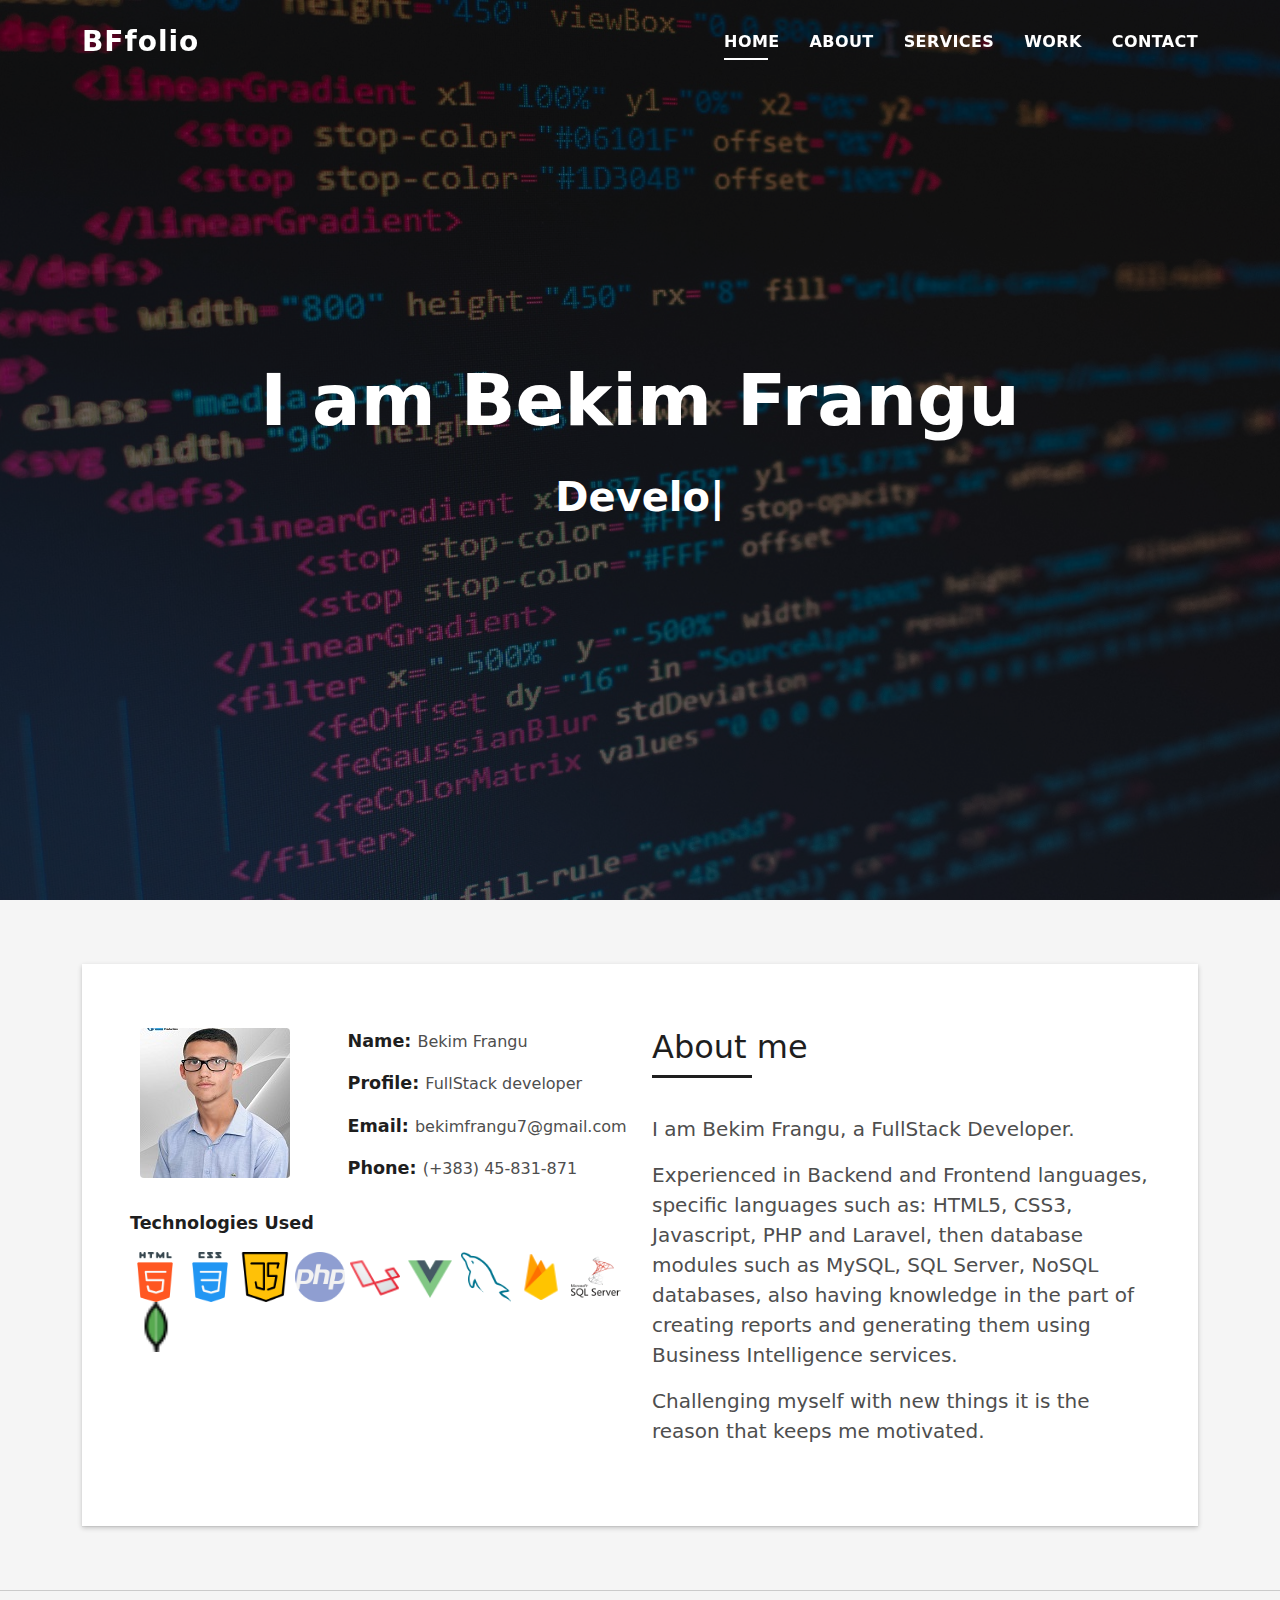
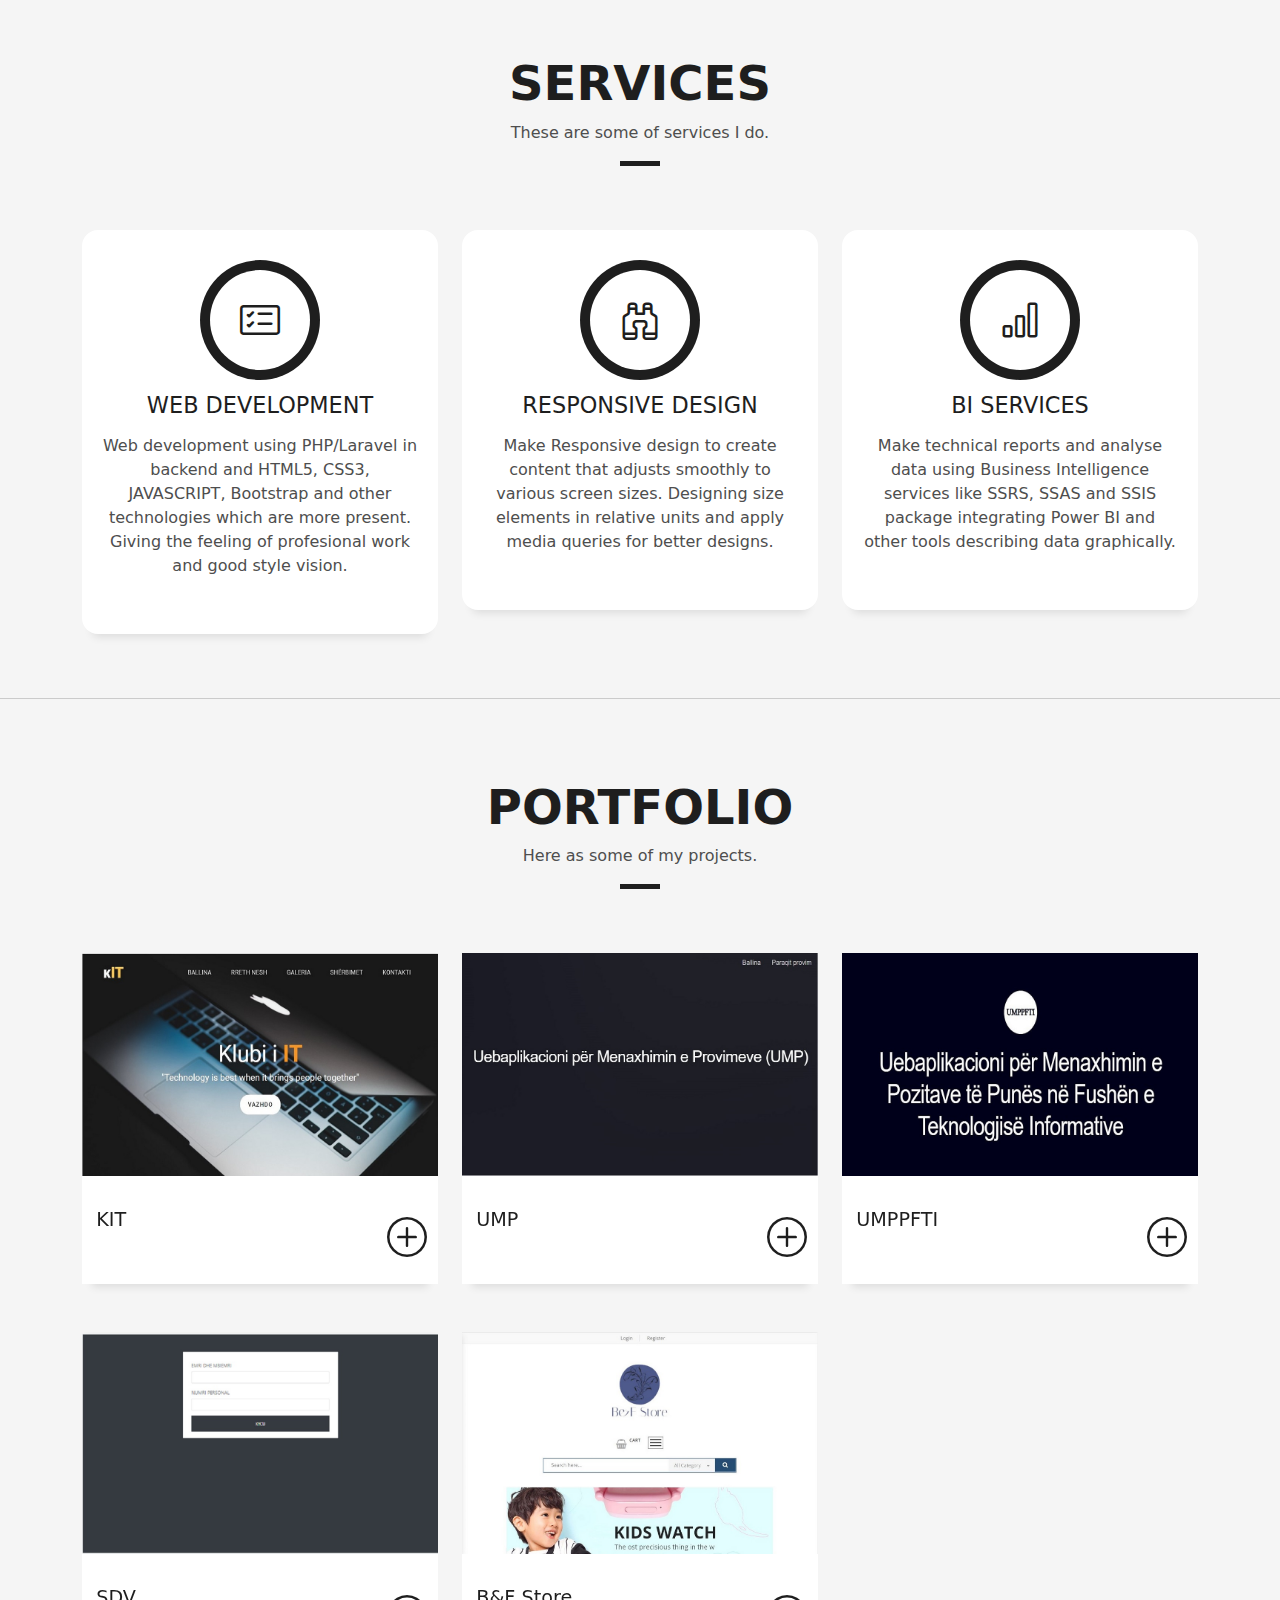
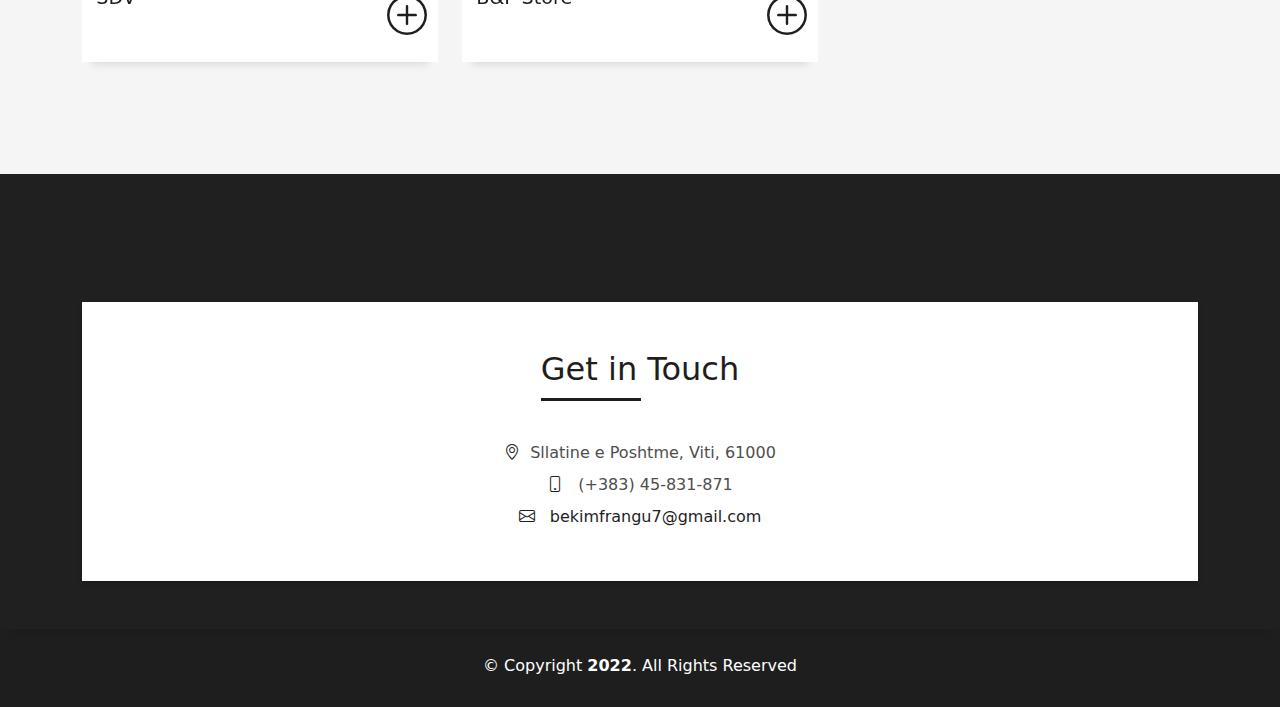
==== commit 5e48ab5c: "Update index.html" ====
--- a/index.html
+++ b/index.html
@@ -77,7 +77,7 @@
                       <div class="about-info">
                         <p><span class="title-s">Name: </span> <span>Bekim Frangu</span></p>
                         <p><span class="title-s">Profile: </span> <span>FullStack developer</span></p>
-                        <p><span class="title-s">Email: </span> <span>bekimfrangu7@gmail.com/span></p>
+                        <p><span class="title-s">Email: </span> <span>bekimfrangu7@gmail.com</span></p>
                         <p><span class="title-s">Phone: </span> <span>(+383) 45-831-871</span></p>
                       </div>
                     </div>
@@ -407,4 +407,4 @@
 
 </body>
 
-</html>+</html>
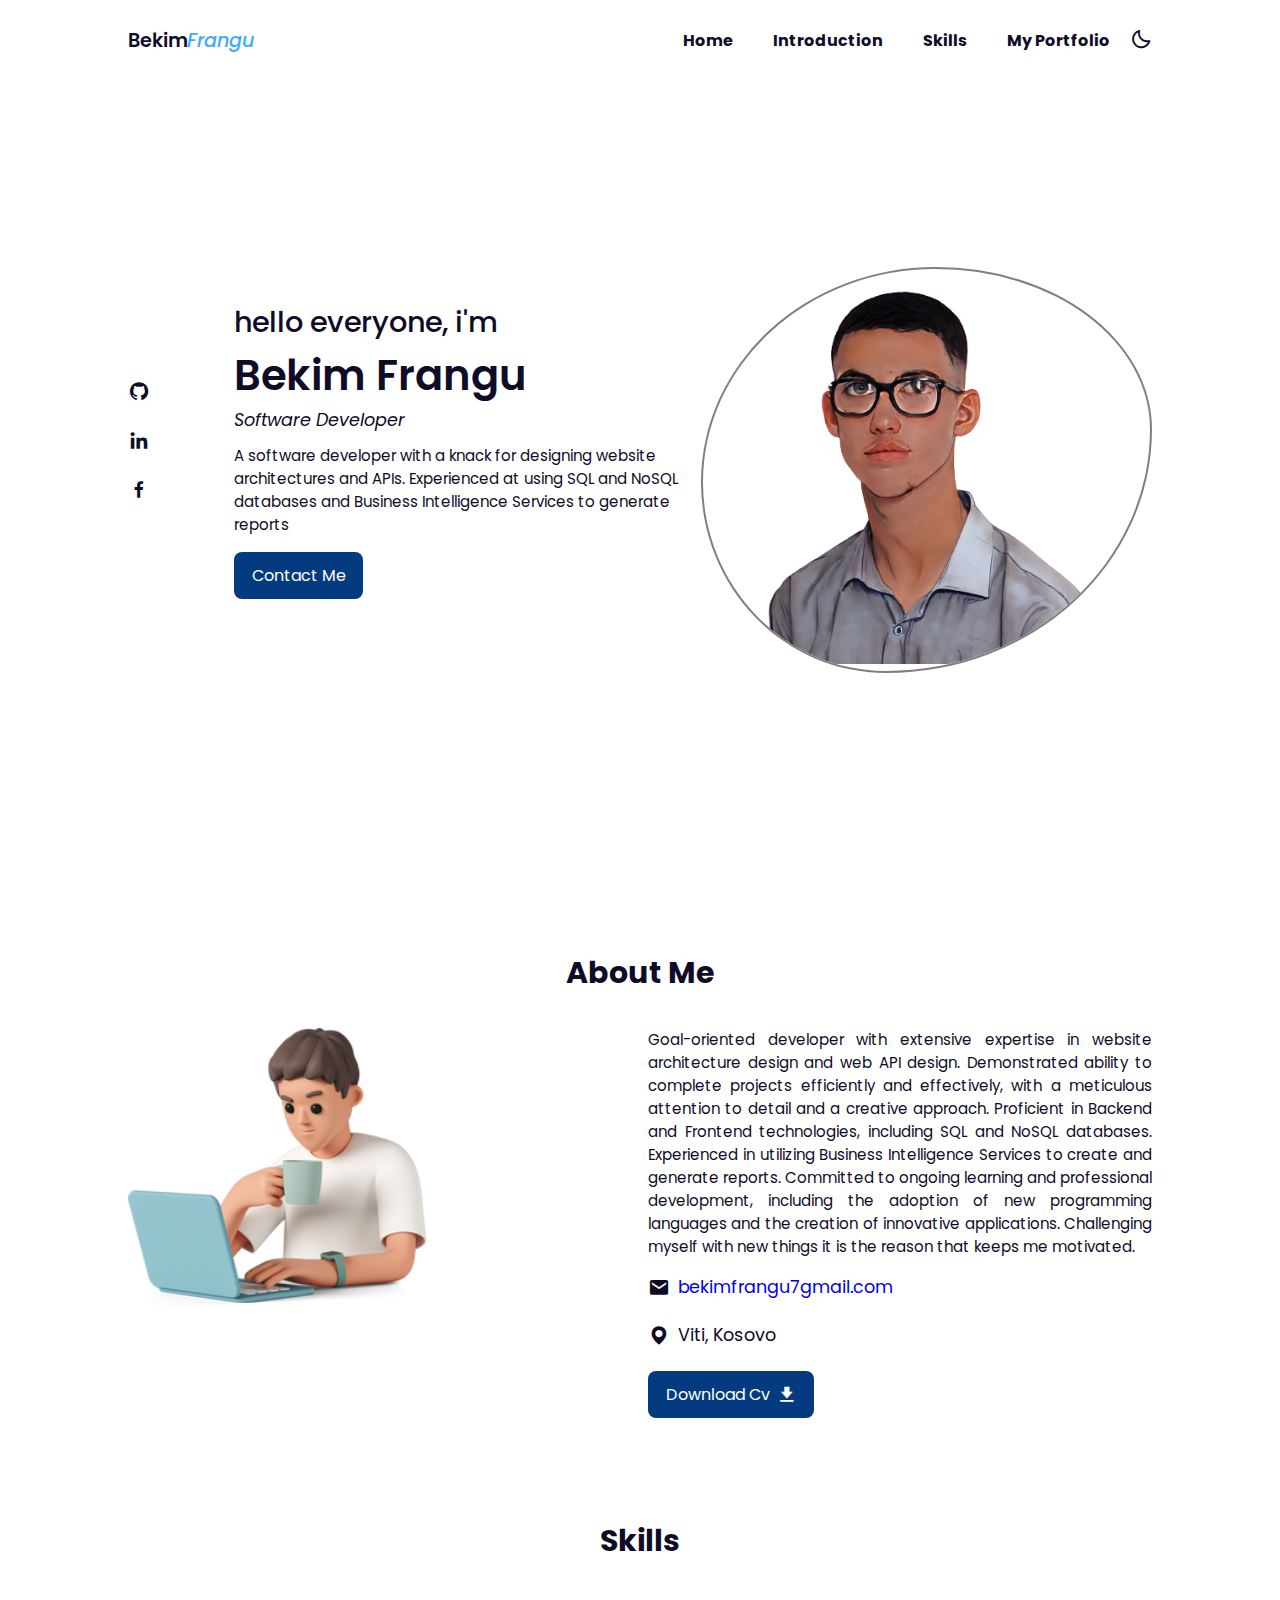
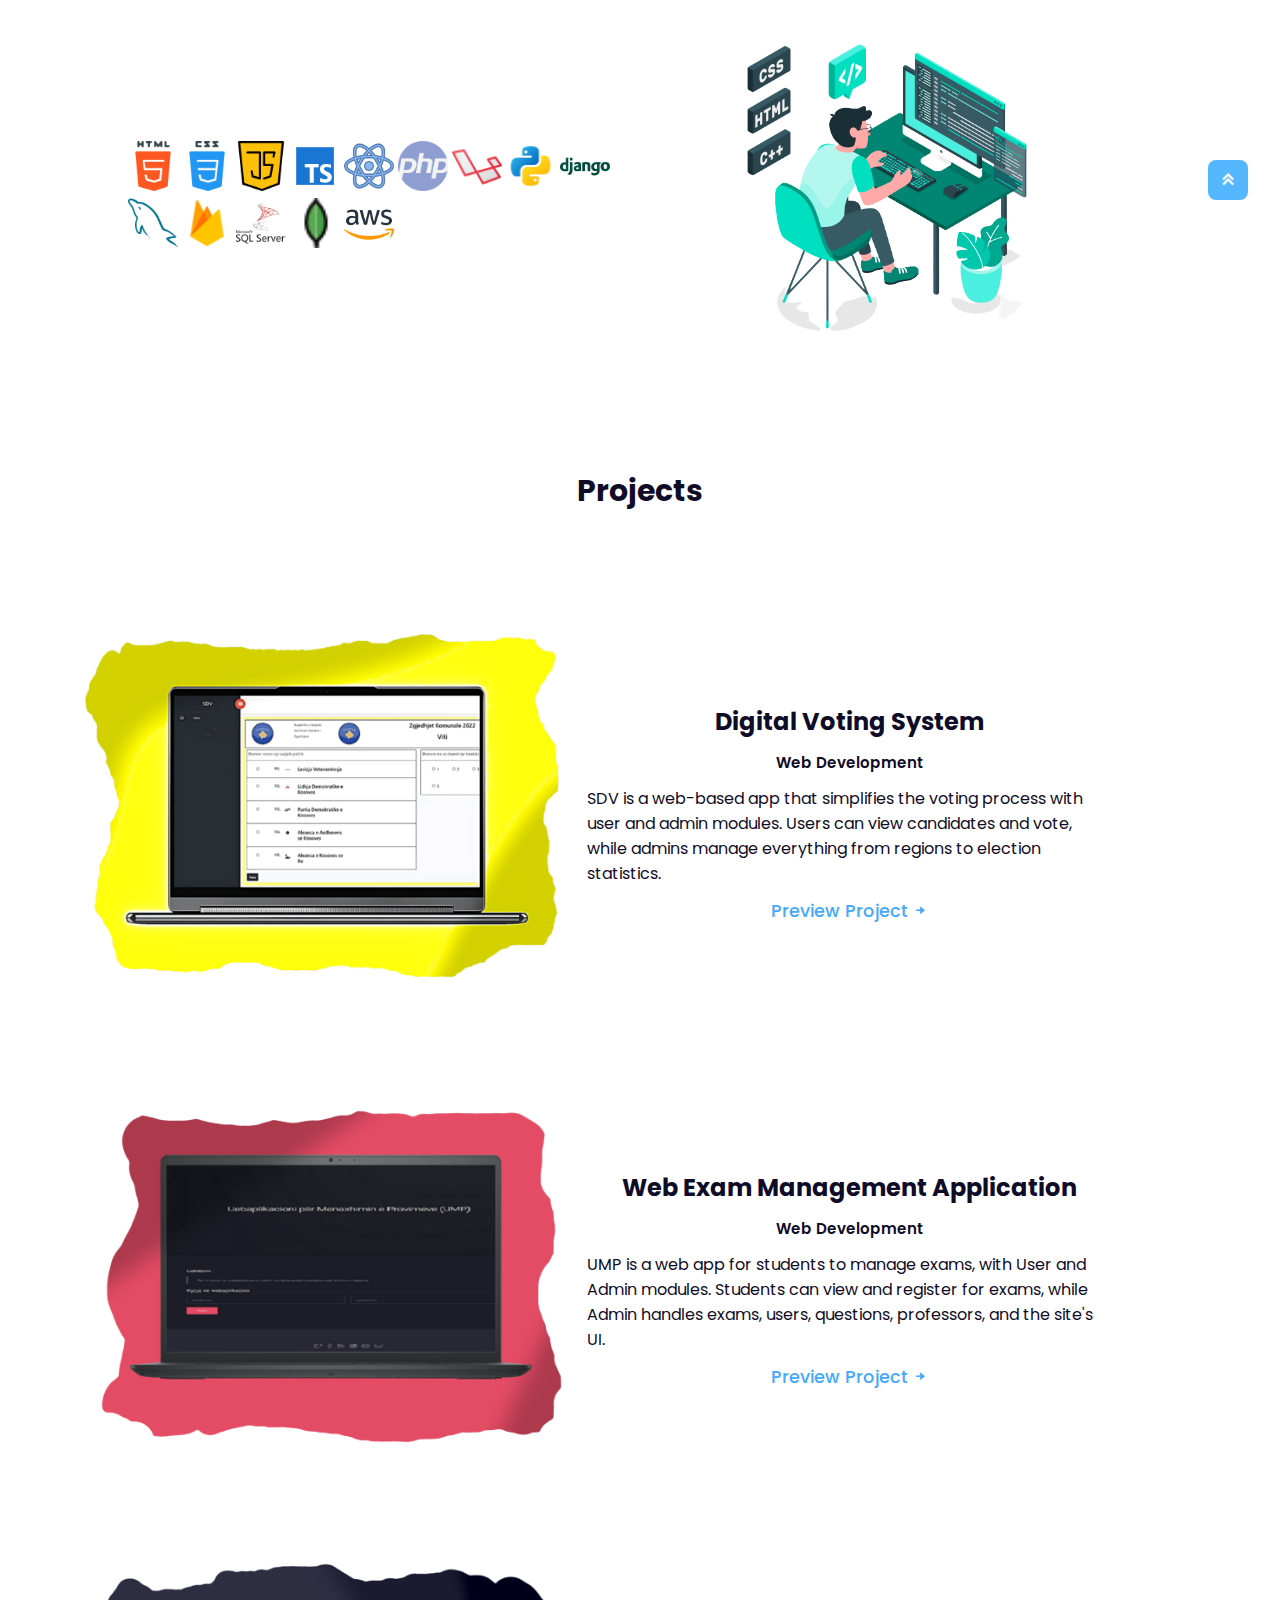
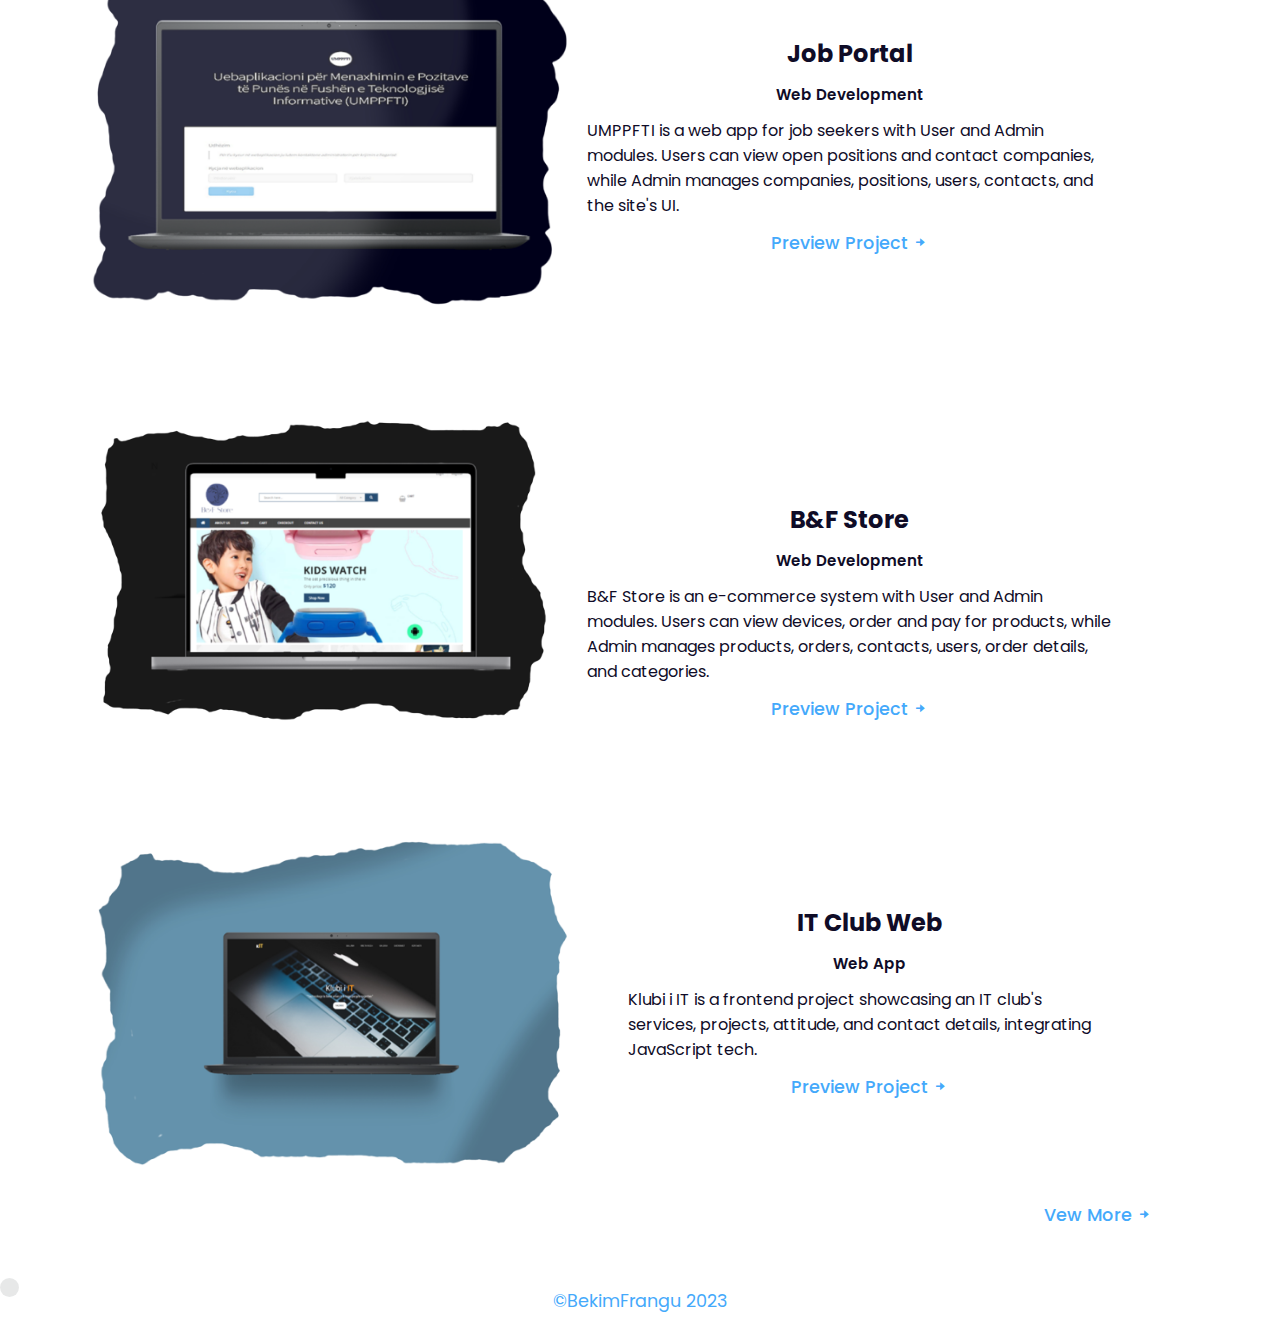
==== commit b83e2c5d: "fix: new portfolio" ====
--- a/index.html
+++ b/index.html
@@ -1,410 +1,296 @@
 <!DOCTYPE html>
 <html lang="en">
-
-<head>
-  <meta charset="utf-8">
-  <meta content="width=device-width, initial-scale=1.0" name="viewport">
-
-  <title>My Portfolio</title>
-  <meta content="" name="description">
-  <meta content="" name="keywords">
-
-
-
-  <!-- Vendor CSS Files -->
-  <link href="assets/vendor/bootstrap/css/bootstrap.min.css" rel="stylesheet">
-  <link href="assets/vendor/bootstrap-icons/bootstrap-icons.css" rel="stylesheet">
-  <link href="assets/vendor/glightbox/css/glightbox.min.css" rel="stylesheet">
-  <link href="assets/vendor/swiper/swiper-bundle.min.css" rel="stylesheet">
-
-  <!-- Template Main CSS File -->
-  <link href="assets/css/style.css" rel="stylesheet">
-
-</head>
-
-<body>
-
-  <!-- ======= Header ======= -->
-  <header id="header" class="fixed-top">
-    <div class="container d-flex align-items-center justify-content-between">
-
-      <h1 class="logo"><a href="index.html">BFfolio</a></h1>
-
-      <nav id="navbar" class="navbar">
-        <ul>
-          <li><a class="nav-link scrollto active" href="#hero">Home</a></li>
-          <li><a class="nav-link scrollto" href="#about">About</a></li>
-          <li><a class="nav-link scrollto" href="#services">Services</a></li>
-          <li><a class="nav-link scrollto " href="#work">Work</a></li>
-          <li><a class="nav-link scrollto" href="#contact">Contact</a></li>
-        </ul>
-        <i class="bi bi-list mobile-nav-toggle"></i>
-      </nav><!-- .navbar -->
-
+  <head>
+    <meta charset="UTF-8" />
+    <meta http-equiv="X-UA-Compatible" content="IE=edge" />
+    <meta name="viewport" content="width=device-width, initial-scale=1.0" />
+    <title>Bekim Frangu</title>
+    <!-- link to css -->
+    <link rel="stylesheet" href="style.css" />
+
+    <!-- boxicons-->
+    <link
+      href="https://unpkg.com/boxicons@2.1.2/css/boxicons.min.css"
+      rel="stylesheet"
+    />
+   <link rel="apple-touch-icon" sizes="76x76" href="img/apple-touch-icon.png">
+    <link rel="icon" type="image/png" sizes="32x32" href="img/favicon-32x32.png">
+    <link rel="icon" type="image/png" sizes="16x16" href="/img/favicon-16x16.png">
+    <link rel="manifest" href="img/site.webmanifest">
+    <link rel="mask-icon" href="img/safari-pinned-tab.svg" color="#5bbad5">
+    <meta name="apple-mobile-web-app-title" content="clapycodes">
+    <meta name="application-name" content="clapycodes">
+    <meta name="msapplication-TileColor" content="#2d89ef">
+    <meta name="theme-color" content="#ffffff">
+    <!-- favicons -->
+    <link rel="shortcut icon" type="image/png" href="img/favicon.ico">
+    <meta property="og:site_name" content="clapycodes" />
+  </head>
+  <body>
+    <!--- SCroll Top-->
+    <a href="#home" class="scroll-top">
+      <i class="bx bx-chevrons-up"></i>
+    </a>
+
+    <!-- navbar -->
+    <header>
+      <a href="#home" class="logo"
+        >Bekim <span class="text-span">Frangu</span></a
+      >
+
+      <div class="bx bx-menu" id="menu-icon"></div>
+
+      <ul class="navbar">
+        <li><a href="#home">Home</a></li>
+        <li><a href="#introduction">Introduction</a></li>
+        <li><a href="#skills">Skills</a></li>
+        <li><a href="#myportfolio">My Portfolio</a></li>
+        <div class="bx bx-moon" id="darkmode"></div>
+      </ul>
+    </header>
+
+    <!-- home -->
+    <section class="home" id="home">
+      <div class="social">
+        <a href="https://github.com/bekimfrangu" target="_blank"
+          ><i class="bx bxl-github"></i
+        ></a>
+        <a href="https://www.linkedin.com/in/bekim-frangu-329a9014b" target="_blank"
+          ><i class="bx bxl-linkedin"></i
+        ></a>
+        <a
+          href="https://www.facebook.com/BekimFrangu10"
+          target="_blank"
+          ><i class="bx bxl-facebook"></i
+        ></a>
+      </div>
+      <div class="home-img">
+        <img src="img/pf.png" alt="Profile Pic" />
+      </div>
+      <div class="home-text">
+        <span>hello everyone, i'm</span>
+        <h1>Bekim Frangu</h1>
+        <h2>Software Developer</h2>
+        <p>
+          
+          A software developer with a knack for designing website architectures and APIs.
+          Experienced at using SQL and NoSQL databases and Business Intelligence Services to generate reports <br />
+        </p>
+        <a href="mailto:bekimfrangu7@gmail.com" class="btn">Contact Me</a>
+      </div>
+    </section>
+
+    <!-- about -->
+    <section class="about" id="introduction">
+      <div class="heading">
+        <h2>About Me</h2>
+      </div>
+
+      <div class="about-container">
+        <div class="about-img">
+          <img
+            src="img/casual-life-3d-man-working-on-laptop-and-drinking-coffee.png"
+            alt="Man working on laptop and drinking coffee"
+          />
+        </div>
+        <div class="about-text">
+          <p align="justify"> 
+            Goal-oriented developer with extensive expertise in website architecture design and web API design.
+            Demonstrated ability to complete projects efficiently and effectively, with a meticulous attention to detail
+            and a creative approach. Proficient in Backend and Frontend technologies, including SQL and NoSQL
+            databases. Experienced in utilizing Business Intelligence Services to create and generate reports.
+            Committed to ongoing learning and professional development, including the adoption of new
+            programming languages and the creation of innovative applications. Challenging myself with new things it
+            is the reason that keeps me motivated.
+          </p>
+          <div class="information">
+            <div class="info-box">
+              <i class="bx bxs-envelope"></i>
+              <a href="mailto:bekimfrangu7gmail" target="_blank"
+                ><span>bekimfrangu7gmail.com</span></a
+              >
+            </div>
+
+            <div class="info-box">
+              <i class="bx bxs-map"></i>
+              <span>Viti, Kosovo</span>
+            </div>
+          </div>
+          <a href="Bekim'sResume.pdf" download="" class="btn"
+            >Download Cv <i class="bx bxs-download"></i
+          ></a>
+        </div>
+      </div>
+    </section>
+
+    <!-- skills -->
+    <section class="skills" id="skills">
+      <div class="heading">
+        <h2>Skills</h2>
+      </div>
+      <!-- Skills Content -->
+      <div class="skills-container">
+        <div class="bars">
+          <div class="col-lg-12">
+            <a href="https://developer.mozilla.org/en-US/docs/Web/HTML" target="_blank"><img src="img/skills/html-5.png" alt="html" width="50" height="50"></a>
+            <a href="https://developer.mozilla.org/en-US/docs/Web/CSS" target="_blank"><img src="img/skills/css.png" alt="CSS3" width="50" height="50"></a>
+            <a href="https://developer.mozilla.org/en-US/docs/Web/JavaScript" target="_blank"><img src="img/skills/java-script.png" alt="JAVASCRIPT" width="50" height="50"></a>
+            <a href="https://www.typescriptlang.org/docs/" target="_blank"><img src="img/skills/ts.png" alt="ts" width="50" height="50"></a>
+            <a href="https://reactjs.org/docs/getting-started.html" target="_blank"><img src="img/skills/react.png" alt="react" width="50" height="50"></a>
+            <a href="https://www.php.net/docs.php" target="_blank"><img src="img/skills/php.png" alt="PHP" width="50" height="50"></a>
+            <a href="https://laravel.com/docs/10.x/installation" target="_blank"><img src="img/skills/laravel.png" alt="Laravel" width="50" height="50"></a>
+            <a href="https://docs.python.org/3/" target="_blank"><img src="img/skills/python.png" alt="python" width="50" height="50"></a>
+            <a href="https://docs.djangoproject.com/en/4.1/" target="_blank"><img src="img/skills/django.png" alt="django" width="50" height="50"></a>
+            <a href="https://dev.mysql.com/doc/" target="_blank"><img src="img/skills/mysql.png" alt="MySQL" width="50" height="50"></a>
+            <a href="https://firebase.google.com/docs/guides" target="_blank"><img src="img/skills/firebase.png" alt="firebase" width="50" height="50"></a>
+            <a href="https://learn.microsoft.com/en-us/sql/sql-server/?view=sql-server-ver16" target="_blank"><img src="img/skills/sql-server.png" alt="sql-server" width="50" height="50"></a>
+            <a href="https://www.mongodb.com/docs/" target="_blank"><img src="img/skills/mongo.png" alt="mongo" width="50" height="50"></a>
+            <a href="https://docs.aws.amazon.com/" target="_blank"><img src="img/skills/aws.png" alt="mongo" width="50" height="50"></a>
+        </div>
+        </div>
+        <div class="skills-img">
+          <img src="img/7118756_3426526-removebg-preview.png" alt="skills" />
+        </div>
+      </div>
+    </section>
+
+    <!-- portfolio -->
+    <section class="portfolio" id="myportfolio">
+      <div class="heading">
+        <h2>Projects</h2>
+      </div>
+      <div class="portfolio-content">
+        <div class="portfolio-card">
+          <div class="portfolio-img">
+            <img src="img/sdv.png" alt="Dgital Voting System" />
+          </div>
+          <div class="card-content">
+            <h2>Digital Voting System</h2>
+            <h3>Web Development</h3>
+            <p>
+              SDV is a web-based app that simplifies the voting process with user and admin modules. Users can view candidates and vote, while admins manage everything from regions to election statistics.
+            </p> 
+            <div class="btns">
+            <a href="https://github.com/bekimfrangu/digital-voting-system" target="_blank" class="btn-text" style="color: blue">
+              <span class="span">Preview Project</span>
+
+              <i class="bx bxs-right-arrow-alt"></i>
+            </a>
+            <!-- <a href="https://clapycodes.gumroad.com/l/warehouse-company" target="_blank" class="btn-text">
+              <span class="span">Buy It</span>
+              <i class="bx bxs-right-arrow-alt bxss"></i>
+            </a> -->
+            </div>
+          </div>
+        </div>
+
+        <!-- img 2 -->
+        <div class="portfolio-card">
+          <div class="portfolio-img">
+            <img src="img/ump.png" alt="Web Exam Management Application" />
+          </div>
+          <div class="card-content">
+            <h2>Web Exam Management Application</h2>
+            <h3>Web Development</h3>
+            <p>
+              UMP is a web app for students to manage exams, with User and Admin modules. Students can view and register for exams, while Admin handles exams, users, questions, professors, and the site's UI.
+            </p>
+            <div class="btns">
+              <a href="https://github.com/bekimfrangu/exams-management-system" target="_blank" class="btn-text" style="color: blue">
+                <span class="span">Preview Project</span>
+  
+                <i class="bx bxs-right-arrow-alt"></i>
+              </a>
+                </div>
+          </div>
+        </div>
+
+        <!-- img 3 -->
+        <div class="portfolio-card">
+          <div class="portfolio-img">
+            <img src="img/umppfti.png" alt="Job Portal" />
+          </div>
+          <div class="card-content">
+            <h2>Job Portal</h2>
+            <h3>Web Development</h3>
+            <p>
+              UMPPFTI is a web app for job seekers with User and Admin modules. Users can view open positions and contact companies, while Admin manages companies, positions, users, contacts, and the site's UI.
+            </p>
+            <div class="btns">
+              <a href="https://github.com/bekimfrangu/job-portal-management-system" target="_blank" class="btn-text" style="color: blue">
+                <span class="span">Preview Project</span>
+  
+                <i class="bx bxs-right-arrow-alt"></i>
+              </a>
+                </div>
+          </div>
+        </div>
+
+        <!-- img 4 -->
+        <div class="portfolio-card">
+          <div class="portfolio-img">
+            <img src="img/Ecom.png" alt="E commerce" />
+          </div>
+          <div class="card-content">
+            <h2>B&F Store</h2>
+            <h3>Web Development</h3>
+            <p>
+              B&F Store is an e-commerce system with User and Admin modules. Users can view devices, order and pay for products, while Admin manages products, orders, contacts, users, order details, and categories.
+            </p>
+            <div class="btns">
+              <a href="https://github.com/bekimfrangu/e-commerce" target="_blank" class="btn-text" style="color: blue">
+                <span class="span">Preview Project</span>
+  
+                <i class="bx bxs-right-arrow-alt"></i>
+              </a>
+            </div>
+          </div>
+        </div>
+
+        <!-- img 5 -->
+        <div class="portfolio-card">
+          <div class="portfolio-img">
+            <img src="img/kit.png" alt="IT Club" />
+          </div>
+          <div class="card-content">
+            <h2>IT Club Web</h2>
+            <h3>Web App</h3>
+            <p>
+              Klubi i IT is a frontend project showcasing an IT club's services, projects, attitude, and contact details, integrating JavaScript tech.
+            </p>
+            <div class="btns">
+              <a href="#" target="_blank" class="btn-text" style="color: blue">
+                <span class="span">Preview Project</span>
+                <i class="bx bxs-right-arrow-alt"></i>
+              </a>
+            </div>
+          </div>
+        </div>
+      
+      </div>
+      <div class="btns">
+        <a href="https://github.com/bekimfrangu" target="_blank" class="btn-text" style="color: blue">
+          <span class="span">Vew More</span>
+
+          <i class="bx bxs-right-arrow-alt"></i>
+        </a>
+      </div>
+    </section>
+
+    <div class="cursor"></div>
+    <!-- copyright -->
+    <div class="copyright">
+      <p>&#169;BekimFrangu 2023</p>
     </div>
-  </header><!-- End Header -->
-
-  <!-- ======= Hero Section ======= -->
-  <div id="hero" class="hero route bg-image" style="background-image: url(assets/img/cover.jpg)">
-    <div class="overlay-itro"></div>
-    <div class="hero-content display-table">
-      <div class="table-cell">
-        <div class="container">
-          <h1 class="hero-title mb-4">I am Bekim Frangu</h1>
-          <p class="hero-subtitle"><span class="typed" data-typed-items="Developer"></span></p>
-        </div>
-      </div>
-    </div>
-  </div><!-- End Hero Section -->
-
-  <main id="main">
-
-    <!-- ======= About Section ======= -->
-    <section id="about" class="about-mf sect-pt4 route">
-      <div class="container">
-        <div class="row">
-          <div class="col-sm-12">
-            <div class="box-shadow-full">
-              <div class="row">
-                <div class="col-md-6">
-                  <div class="row">
-                    <div class="col-sm-6 col-md-5">
-                      <div class="about-img">
-                        <img src="assets/img/imageCV.jpg" class="img-fluid rounded b-shadow-a" alt="">
-                      </div>
-                    </div>
-                    <div class="col-sm-6 col-md-7">
-                      <div class="about-info">
-                        <p><span class="title-s">Name: </span> <span>Bekim Frangu</span></p>
-                        <p><span class="title-s">Profile: </span> <span>FullStack developer</span></p>
-                        <p><span class="title-s">Email: </span> <span>bekimfrangu7@gmail.com</span></p>
-                        <p><span class="title-s">Phone: </span> <span>(+383) 45-831-871</span></p>
-                      </div>
-                    </div>
-                  </div>
-                  <div class="skill-mf">
-                    <p class="title-s">Technologies Used</p>
-
-                   <img src="assets/img/html-5.png" alt="HTML5" width="50" height="50">
-                   <img src="assets/img/css.png" alt="CSS3" width="50" height="50">
-                   <img src="assets/img/java-script.png" alt="JAVASCRIPT" width="50" height="50">
-                   <img src="assets/img/php.png" alt="PHP" width="50" height="50">
-                   <img src="assets/img/laravel.png" alt="Laravel" width="50" height="50">
-                   <img src="assets/img/vuejs.png" alt="vuejs" width="50" height="50">
-                   <img src="assets/img/mysql.png" alt="MySQL" width="50" height="50">
-                   <img src="assets/img/firebase.png" alt="firebase" width="50" height="50">
-                   <img src="assets/img/sql-server.png" alt="sql-server" width="50" height="50">
-                   <img src="assets/img/mongo.png" alt="mongo" width="50" height="50">
-                  </div>
-                </div>
-                <div class="col-md-6">
-                  <div class="about-me pt-4 pt-md-0">
-                    <div class="title-box-2">
-                      <h5 class="title-left">
-                        About me
-                      </h5>
-                    </div>
-                    <p class="lead text-justify">
-                      I am Bekim Frangu, a FullStack Developer. 
-                    </p>
-                    <p class="lead text-justify">
-                      Experienced in Backend and Frontend languages, specific languages such as: HTML5, CSS3, 
-                      Javascript, PHP and Laravel, then database modules such as MySQL, SQL Server, NoSQL databases, also having knowledge in 
-                      the part of creating reports and generating them using Business Intelligence services. 
-                    </p>
-                    <p class="lead text-justify">
-                      Challenging myself with new things it is the reason that keeps me motivated.
-                    </p>
-                  </div>
-                </div>
-              </div>
-            </div>
-          </div>
-        </div>
-      </div>
-    </section><!-- End About Section -->
-    <hr>
-    <!-- ======= Services Section ======= -->
-    <section id="services" class="services-mf pt-5 route">
-      <div class="container">
-        <div class="row">
-          <div class="col-sm-12">
-            <div class="title-box text-center">
-              <h3 class="title-a">
-                Services
-              </h3>
-              <p class="subtitle-a">
-               These are some of services I do.
-              </p>
-              <div class="line-mf"></div>
-            </div>
-          </div>
-        </div>
-        <div class="row">
-        
-          <div class="col-md-4">
-            <div class="service-box">
-              <div class="service-ico">
-                <span class="ico-circle"><i class="bi bi-card-checklist"></i></span>
-              </div>
-              <div class="service-content">
-                <h2 class="s-title">Web Development</h2>
-                <p class="s-description text-center">
-                  Web development using PHP/Laravel in backend and HTML5, CSS3, JAVASCRIPT, Bootstrap 
-                  and other technologies which are more present. Giving the feeling of profesional work and good style vision.
-                </p>
-              </div>
-            </div>
-          </div>
-          <div class="col-md-4">
-            <div class="service-box">
-              <div class="service-ico">
-                <span class="ico-circle"><i class="bi bi-binoculars"></i></span>
-              </div>
-              <div class="service-content">
-                <h2 class="s-title">Responsive Design</h2>
-                <p class="s-description text-center">
-                  Make Responsive design to create content that adjusts smoothly to various screen sizes. 
-                  Designing size elements in relative units and apply media queries for better designs.
-                </p>
-              </div>
-            </div>
-          </div>
-          <div class="col-md-4">
-            <div class="service-box">
-              <div class="service-ico">
-                <span class="ico-circle"><i class="bi bi-bar-chart"></i></span>
-              </div>
-              <div class="service-content">
-                <h2 class="s-title">BI Services</h2>
-                <p class="s-description text-center">
-                  Make technical reports and analyse data using Business Intelligence services like SSRS,
-                  SSAS and SSIS package integrating Power BI and other tools describing data graphically.
-                </p>
-              </div>
-            </div>
-          </div>
-        </div>
-      </div>
-    </section><!-- End Services Section -->
-<hr>
-
-    <!-- ======= Portfolio Section ======= -->
-    <section id="work" class="portfolio-mf sect-pt4 route">
-      <div class="container">
-        <div class="row">
-          <div class="col-sm-12">
-            <div class="title-box text-center">
-              <h3 class="title-a">
-                Portfolio
-              </h3>
-              <p class="subtitle-a">
-               Here as some of my projects.
-              </p>
-              <div class="line-mf"></div>
-            </div>
-          </div>
-        </div>
-        <div class="row">
-
-          <div class="col-md-4">
-            <div class="work-box">
-              <a href="assets/img/work-1.jpg" data-gallery="portfolioGallery" class="portfolio-lightbox">
-                <div class="work-img">
-                  <img src="assets/img/KIT.jpg" alt="" class="img-fluid">
-                </div>
-              </a>
-              <div class="work-content">
-                <div class="row">
-                  <div class="col-sm-8">
-                    <h2 class="w-title">KIT</h2>
-                  </div>
-                  <div class="col-sm-4">
-                    <div class="w-like">
-                      <a href="portfolio-details.html"> <span class="bi bi-plus-circle"></span></a>
-                    </div>
-                  </div>
-                </div>
-              </div>
-            </div>
-          </div>
-          
-          <div class="col-md-4">
-            <div class="work-box">
-              <a href="assets/img/work-2.jpg" data-gallery="portfolioGallery" class="portfolio-lightbox">
-                <div class="work-img">
-                  <img src="assets/img/UMP/Cover.jpg" alt="" class="img-fluid">
-                </div>
-              </a>
-              <div class="work-content">
-                <div class="row">
-                  <div class="col-sm-8">
-                    <h2 class="w-title">UMP</h2>
-                  </div>
-                  <div class="col-sm-4">
-                    <div class="w-like">
-                      <a href="UMP_details.html"> <span class="bi bi-plus-circle"></span></a>
-                    </div>
-                  </div>
-                </div>
-              </div>
-            </div>
-          </div>
-
-          <div class="col-md-4">
-            <div class="work-box">
-              <a href="assets/img/work-3.jpg" data-gallery="portfolioGallery" class="portfolio-lightbox">
-                <div class="work-img">
-                  <img src="assets/img/UMPPFTI/Cover.jpg" alt="" class="img-fluid">
-                </div>
-              </a>
-              <div class="work-content">
-                <div class="row">
-                  <div class="col-sm-8">
-                    <h2 class="w-title">UMPPFTI</h2>
-
-                  </div>
-                  <div class="col-sm-4">
-                    <div class="w-like">
-                      <a href="UMPPFTI_details.html"> <span class="bi bi-plus-circle"></span></a>
-                    </div>
-                  </div>
-                </div>
-              </div>
-            </div>
-          </div>
-
-          <div class="col-md-4">
-            <div class="work-box">
-              <a href="assets/img/sdv.jpg" data-gallery="portfolioGallery" class="portfolio-lightbox">
-                <div class="work-img">
-                  <img src="assets/img/SDV/cover.jpg" alt="" class="img-fluid">
-                </div>
-              </a>
-              <div class="work-content">
-                <div class="row">
-                  <div class="col-sm-8">
-                    <h2 class="w-title">SDV</h2>
-                  </div>
-                  <div class="col-sm-4">
-                    <div class="w-like">
-                      <a href="SDV_details.html"> <span class="bi bi-plus-circle"></span></a>
-                    </div>
-                  </div>
-                </div>
-              </div>
-            </div>
-          </div>
-
-          <div class="col-md-4">
-            <div class="work-box">
-              <a href="assets/img/BFstore.jpg" data-gallery="portfolioGallery" class="portfolio-lightbox">
-                <div class="work-img">
-                  <img src="assets/img/BFstore.jpg" alt="" class="img-fluid">
-                </div>
-              </a>
-              <div class="work-content">
-                <div class="row">
-                  <div class="col-sm-8">
-                    <h2 class="w-title">B&F Store</h2>
-                  </div>
-                  <div class="col-sm-4">
-                    <div class="w-like">
-                      <a href="BFStore_details.html"> <span class="bi bi-plus-circle"></span></a>
-                    </div>
-                  </div>
-                </div>
-              </div>
-            </div>
-          </div>
-
-          <!-- <div class="col-md-4">
-            <div class="work-box">
-              <a href="assets/img/hs_cover.jpg" data-gallery="portfolioGallery" class="portfolio-lightbox">
-                <div class="work-img">
-                  <img src="assets/img/hs_cover.jpg" alt="" class="img-fluid">
-                </div>
-              </a>
-              <div class="work-content">
-                <div class="row">
-                  <div class="col-sm-8">
-                    <h2 class="w-title">PureService Coop</h2>
-                  </div>
-                  <div class="col-sm-4">
-                    <div class="w-like">
-                      <a href="hs_details.html"> <span class="bi bi-plus-circle"></span></a>
-                    </div>
-                  </div>
-                </div>
-              </div>
-            </div>
-          </div> -->
-        </div>
-      </div>
-    </section><!-- End Portfolio Section -->
-
-    <!-- ======= Contact Section ======= -->
-    <section id="contact" class="paralax-mf footer-paralax bg-image sect-mt4 route" style="background-color: #262626;">
-      <div class="overlay-mf"></div>
-      <div class="container">
-        <div class="row">
-          <div class="col-sm-12">
-            <div class="contact-mf">
-              <div id="contact" class="box-shadow-full">
-                <div class="row">
-                 
-                  <div class="col-md-12 text-center">
-                    <div class="title-box-2 pt-4 pt-md-0">
-                      <h5 class="title-left">
-                        Get in Touch
-                      </h5>
-                    </div>
-                    <div class="more-info">
-                
-                      <ul class="list-ico">
-                        <li><span class="bi bi-geo-alt"></span>Sllatine e Poshtme, Viti, 61000</li>
-                        <li><span class="bi bi-phone"></span> (+383) 45-831-871</li>
-                        <li><span class="bi bi-envelope"></span> <a href="mailto:bekimfrangu7@gmail.com">bekimfrangu7@gmail.com</a></li>
-                      </ul>
-                    </div>
-                
-                  </div>
-                </div>
-              </div>
-            </div>
-          </div>
-        </div>
-      </div>
-    </section><!-- End Contact Section -->
-
-  </main><!-- End #main -->
-
-  <!-- ======= Footer ======= -->
-  <footer>
-    <div class="container">
-      <div class="row">
-        <div class="col-sm-12">
-          <div class="copyright-box">
-            <p class="copyright">&copy; Copyright <strong>2022</strong>. All Rights Reserved</p>
-          </div>
-        </div>
-      </div>
-    </div>
-  </footer><!-- End  Footer -->
-
-  <div id="preloader"></div>
-  <a href="#" class="back-to-top d-flex align-items-center justify-content-center"><i class="bi bi-arrow-up-short"></i></a>
-
-  <!-- Vendor JS Files -->
-  <script src="assets/vendor/purecounter/purecounter.js"></script>
-  <script src="assets/vendor/bootstrap/js/bootstrap.bundle.min.js"></script>
-  <script src="assets/vendor/glightbox/js/glightbox.min.js"></script>
-  <script src="assets/vendor/swiper/swiper-bundle.min.js"></script>
-  <script src="assets/vendor/typed.js/typed.min.js"></script>
-
-  <!-- Template Main JS File -->
-  <script src="assets/js/main.js"></script>
-
-</body>
-
+
+    <!-- link to js --> 
+    <script src="main.js"></script>
+    <!-- Start of OpenWidget (www.openwidget.com) code -->
+    <script>
+      window.__ow = window.__ow || {};
+      window.__ow.organizationId = "b85c5de7-5e89-437b-8c15-7c070757cb5c";
+      ;(function(n,t,c){function i(n){return e._h?e._h.apply(null,n):e._q.push(n)}var e={_q:[],_h:null,_v:"2.0",on:function(){i(["on",c.call(arguments)])},once:function(){i(["once",c.call(arguments)])},off:function(){i(["off",c.call(arguments)])},get:function(){if(!e._h)throw new Error("[OpenWidget] You can't use getters before load.");return i(["get",c.call(arguments)])},call:function(){i(["call",c.call(arguments)])},init:function(){var n=t.createElement("script");n.async=!0,n.type="text/javascript",n.src="https://cdn.openwidget.com/openwidget.js",t.head.appendChild(n)}};!n.__ow.asyncInit&&e.init(),n.OpenWidget=n.OpenWidget||e}(window,document,[].slice))
+    </script>
+    <!-- End of OpenWidget code -->
+  </body>
 </html>
--- a/style.css
+++ b/style.css
@@ -0,0 +1,745 @@
+@import url("https://fonts.googleapis.com/css2?family=Poppins:wght@200;300;400;500;600;700&display=swap");
+* {
+  margin: 0;
+  padding: 0;
+  box-sizing: border-box;
+  list-style: none;
+  text-decoration: none;
+  scroll-behavior: smooth;
+  scroll-padding-top: 2rem;
+  font-family: "Poppins", sans-serif;
+  scrollbar-width: 10px;
+}
+::-webkit-scrollbar {
+  width: 0.4em;
+  height: 2em;
+}
+
+::-webkit-scrollbar-thumb {
+  background: rgb(46, 31, 255);
+}
+
+:root {
+  --main-color: #033a80;
+  --bg-color: #fff;
+  --text-color: #0f0c27;
+  --hover: hsl(260, 100%, 51%);
+  --hover2: hsl(220, 87%, 69%);
+
+  --big-font: 2.6rem;
+  --medium-font: 1.8rem;
+  --p-font: 0.941rem;
+
+  --blob-radius: 52% 48% 59% 41% / 53% 40% 60% 47%;
+}
+section {
+  padding: 50px 10%;
+}
+body.active {
+  --text-color: #fff;
+  --bg-color: #1e1e1e;
+}
+body {
+  background: var(--bg-color);
+  color: var(--text-color);
+  cursor: none;
+}
+.cursor {
+  pointer-events: none;
+  position: fixed;
+  padding: 0.6rem;
+  background-color: #181717;
+  border-radius: 90%;
+  mix-blend-mode: difference;
+  transition: transform 0.3s ease;
+}
+*::selection {
+  color: var(--bg-color);
+  background-color: var(--main-color);
+}
+.heading {
+  text-align: center;
+}
+.heading h2 {
+  font-size: 30px;
+}
+.heading span {
+  font-size: 1.2rem;
+  color: #44a9fb;
+}
+header {
+  position: fixed;
+  width: 100%;
+  height: 80px;
+  top: 0;
+  right: 0;
+  z-index: 1000;
+  display: flex;
+  align-items: center;
+  justify-content: space-between;
+  background: var(--bg-color);
+  padding: 13px 10%;
+  transition: 0.2s;
+}
+.logo {
+  font-size: 1.2rem;
+  font-weight: 600;
+  color: var(--text-color);
+}
+.text-span {
+  color: #44a9fb;
+  font-size: 1.2rem;
+  text-decoration: wavy;
+  font-style: italic;
+  margin-left: -5px;
+}
+.navbar {
+  display: flex;
+}
+.navbar a {
+  font-size: 1rem;
+  padding: 10px 20px;
+  color: var(--text-color);
+  font-weight: bold;
+  transition: 0.2s;
+}
+.navbar a:hover {
+  color: var(--hover2);
+}
+#menu-icon {
+  font-size: 24px;
+  z-index: 10001;
+  display: none;
+}
+#darkmode {
+  font-size: 22px;
+  cursor: pointer;
+}
+#darkmode:hover {
+  transition: 0.2s;
+  color: var(--hover2);
+}
+.home {
+  position: relative;
+  width: 100%;
+  min-height: 100vh;
+  display: grid;
+  grid-template-columns: 0.2fr 1fr 1fr;
+  align-items: center;
+  gap: 1rem;
+}
+.home-img {
+  order: 3;
+  border-radius: var(--blob-radius);
+  overflow: hidden;
+  border: 2px solid gray;
+  animation: blobAnim 30s linear infinite;
+  margin-top: 40px;
+}
+
+@keyframes blobAnim {
+  0%,
+  100% {
+    border-radius: var(--blob-radius);
+  }
+
+  10% {
+    border-radius: 33% 67% 50% 50% / 43% 39% 61% 57%;
+  }
+
+  20% {
+    border-radius: 51% 49% 31% 69% / 65% 39% 61% 35%;
+  }
+
+  30% {
+    border-radius: 51% 49% 56% 44% / 45% 39% 61% 55%;
+  }
+
+  40% {
+    border-radius: 66% 34% 33% 67% / 48% 71% 39% 52%;
+  }
+
+  50% {
+    border-radius: 46% 54% 33% 67% / 48% 30% 70% 52%;
+  }
+
+  60% {
+    border-radius: 46% 54% 56% 44% / 48% 30% 70% 52%;
+  }
+
+  70% {
+    border-radius: 46% 54% 56% 44% / 65% 53% 47% 35%;
+  }
+
+  80% {
+    border-radius: 67% 33% 56% 44% / 37% 53% 47% 63%;
+  }
+
+  90% {
+    border-radius: 46% 54% 32% 68% / 37% 53% 47% 63%;
+  }
+}
+.home-img img {
+  width: 100%;
+}
+.home-text span {
+  font-size: var(--medium-font);
+  font-weight: 500;
+}
+.home-text h1 {
+  font-size: var(--big-font);
+  font-weight: 600;
+}
+.home-text h2 {
+  font-size: 1.1rem;
+  font-style: italic;
+  text-transform: capitalize;
+  font-weight: 400;
+}
+.home-text p {
+  font-size: var(--p-font);
+  font-weight: 400;
+  text-align: left;
+  margin: 0.7rem 0 1rem;
+}
+
+.social {
+  display: flex;
+  flex-direction: column;
+}
+.social a {
+  margin-bottom: 1rem;
+  font-size: 22px;
+  color: var(--text-color);
+}
+.social a:hover {
+  color: var(--hover);
+}
+.btn {
+  display: inline-flex;
+  align-items: center;
+  background-color: var(--main-color);
+  color: #fff;
+  padding: 0.7rem 1.1rem;
+  border-radius: 0.5rem;
+  transition: all 0.3s;
+}
+.btn i {
+  font-size: 20px;
+  padding-left: 7px;
+}
+
+.btn:hover {
+  background-color: var(--hover);
+}
+
+.about-container {
+  display: grid;
+  grid-template-columns: repeat(2, 1fr);
+  gap: 1rem;
+  margin-top: 2rem;
+}
+
+.about-img img {
+  width: 60%;
+  border-radius: 0.6rem;
+}
+.about-text p {
+  font-size: var(--p-font);
+  font-weight: 400;
+}
+.information {
+  margin: 1rem 0 1.4rem;
+}
+.information .info-box {
+  display: flex;
+  align-items: center;
+  margin-bottom: 1.4rem;
+}
+.information .info-box .bx {
+  font-size: 22px;
+}
+.information .info-box:hover {
+  color: var(--hover);
+}
+
+.information .info-box span {
+  font-weight: 400;
+  margin-left: 0.5rem;
+}
+.information .info-box a span {
+  font-weight: 400;
+  margin-left: 0.5rem;
+}
+
+.skills-container {
+  display: grid;
+  grid-template-columns: repeat(2, 1fr);
+  align-items: center;
+  gap: 2rem;
+  margin-top: 4rem;
+}
+.skills-img img {
+  width: 80%;
+  padding-left: 4rem;
+  object-position: center;
+}
+.bars-box {
+  position: relative;
+  display: flex;
+  justify-content: space-between;
+  align-items: center;
+  padding: 1rem 0;
+  margin-bottom: 1rem;
+}
+.bars-box h3,
+span {
+  font-size: 1.1rem;
+  font-weight: 500;
+}
+.light-bar {
+  position: absolute;
+  bottom: 0;
+  left: 0;
+  width: 100%;
+  height: 0.5rem;
+  background: hsla(258, 85%, 16%, 0.605);
+  border-radius: 0.5rem;
+}
+.percentage-bar {
+  position: absolute;
+  bottom: 0;
+  left: 0;
+  height: 0.5rem;
+  background: deepskyblue;
+  border-radius: 0.5rem;
+}
+.html-bar {
+  width: 94%;
+}
+.css-bar {
+  width: 84%;
+}
+.js-bar {
+  width: 74%;
+}
+.wp-bar {
+  width: 79%;
+}
+
+/* portfolio */
+.portfolio-content {
+  display: grid;
+  padding: 10px 40px;
+}
+.portfolio-card {
+  display: flex;
+  flex-direction: row;
+  gap: 10px;
+  grid-gap: 9px;
+}
+
+.portfolio-img,
+.card-content {
+  padding-top: 90px;
+}
+.portfolio-img img {
+  width: 100%;
+  display: block;
+  overflow: hidden;
+}
+.portfolio-img img:hover {
+  transform: scale(1.1);
+  transition: 1s;
+}
+.card-content {
+  display: flex;
+  flex-direction: column;
+  gap: 12px;
+  align-items: center;
+  border-radius: 0.5rem;
+  padding: 0 9px -39px 19px;
+  margin-top: 90px;
+  
+}
+.card-content p{
+  display: flex;
+  justify-content: space-evenly;
+  text-align: flex-start;
+}
+.card-content h3 {
+  font-size: var(--p-font);
+  font-weight: 570;
+}
+
+ .btns {
+   display: flex;
+   justify-content: flex-end;
+   gap: 0.9rem;
+}  
+ .card-content .btn-text {
+  display: inline-block;
+  align-items: center;
+  font-weight: 700;
+  transition: 0.3s;
+  padding-inline: 12px;  
+} 
+
+.btn-text span,
+.btn-text i {
+  color: #44a9fb;
+  transition: 0.24s;
+}
+
+.btn-text span:is(:hover, ) {
+  padding-inline-end: 8px;
+  transition: 0.2s ease;
+  background-color: transparent;
+}
+
+/* footer */
+.footer {
+  display: grid;
+  place-items: center;
+  padding: 20px;
+  background-color: #ebebeb;
+  color: #000;
+}
+.footer code {
+  font-size: 1.5rem;
+  margin-bottom: 1.6rem;
+  font-weight: 500;
+}
+.footer-social a i {
+  color: rgb(4, 78, 107);
+  font-size: 25px;
+  margin-left: 10px;
+  text-align: center;
+  line-height: 40px;
+  background-color: #fff;
+  border-radius: 50%;
+  width: 40px;
+  height: 40px;
+}
+
+.footer-social i:hover {
+  color: var(--hover);
+  transition: all 0.3s;
+}
+.copyright {
+  padding: 10px;
+  font-size: 1.1rem;
+  background: var(--bg-color);
+  text-align: center;
+  color: #44a9fb;
+}
+
+.copyright a {
+  color: #44a9fb;
+}
+.copyright a:hover {
+  font-style: oblique;
+  color: #44a9fb;
+}
+
+/* scroll top */
+/* scroll top */
+.scroll-top {
+  position: fixed;
+  bottom: -100%;
+  display: flex;
+  right: 2rem;
+  z-index: 1;
+}
+
+.scroll-top .bx {
+  padding: 8px;
+  font-size: 1.5rem;
+  color: var(--bg-color);
+  background: #55b8ff;
+  border-radius: 0.5rem;
+}
+.scroll-top .bx:hover {
+  background: var(--text-color);
+  transition: 0.2s ease;
+}
+.scroll-active {
+  bottom: 2rem;
+  transition: 0.3s;
+}
+
+/* responsive */
+@media (max-width: 991px) {
+  header {
+    padding: 18px 4%;
+  }
+  section {
+    padding: 50px 4%;
+  }
+}
+@media (max-width: 881px) {
+  :root {
+    --big-font: 2.7rem;
+    --medium-font: 1.4rem;
+  }
+}
+@media (max-width: 772px) {
+  header {
+    padding: 11px 4%;
+  }
+  #menu-icon {
+    display: initial;
+    color: var(--text-color);
+  }
+  header .navbar {
+    position: absolute;
+    top: -500px;
+    left: 0;
+    right: 0;
+    display: flex;
+    flex-direction: column;
+    background-color: var(--bg-color);
+    box-shadow: 0 4px 4px rgb(0 0 0 /10%);
+    transition: 0.2s ease;
+    text-align: center;
+  }
+  .navbar.active {
+    top: 100%;
+  }
+  .navbar a {
+    padding: 1.5rem;
+    display: block;
+    background-color: var(--bg-color);
+  }
+  #darkmode {
+    position: absolute;
+    top: 1.4rem;
+    right: 2rem;
+  }
+}
+
+@media (max-width: 768px) {
+  :root {
+    --big-font: 2.4rem;
+    --medium-font: 1.2rem;
+  }
+  header {
+    padding: 11px 4%;
+  }
+  #menu-icon {
+    display: initial;
+    color: var(--text-color);
+  }
+  header .navbar {
+    position: absolute;
+    top: -500px;
+    left: 0;
+    right: 0;
+    display: flex;
+    flex-direction: column;
+    background-color: var(--bg-color);
+    box-shadow: 0 4px 4px rgb(0 0 0 /10%);
+    transition: 0.2s ease;
+    text-align: center;
+  }
+  .navbar.active {
+    top: 100%;
+  }
+  .navbar a {
+    padding: 1.5rem;
+    display: block;
+    background-color: var(--bg-color);
+  }
+  #darkmode {
+    position: absolute;
+    top: 1.4rem;
+    right: 2rem;
+  }
+  .scroll-down {
+    display: none;
+  }
+  .home {
+    grid-template-columns: 0.5fr 3fr;
+  }
+  .home-text {
+    grid-column: 1/3;
+  }
+  .home-img {
+    order: inherit;
+  }
+  .home .social {
+    margin-top: 24px;
+  }
+  .home-img img {
+    display: flex;
+    margin-top: 30px;
+  }
+  .about-container {
+    grid-template-columns: 1fr;
+  }
+  .about-text {
+    text-align: center;
+  }
+  .about-img {
+    display: flex;
+    justify-content: center;
+  }
+  .skills-container {
+    grid-template-columns: 1fr;
+  }
+  .skills-img img {
+    padding-left: 0;
+  }
+  .skills-img {
+    padding-top: 2rem;
+    display: flex;
+    justify-content: center;
+  }
+  .portfolio {
+    display: grid;
+  }
+  .portfolio-content {
+    grid-template-columns: 1fr, 1fr;
+  }
+  .portfolio-card {
+    overflow-x: hidden;
+    display: block;
+    grid-template-columns: 1fr 1fr;
+  }
+
+  .portfolio-img {
+    width: 100%;
+    display: flex;
+    text-align: center;
+    justify-content: center;
+    padding-left: 90px;
+  }
+  .card-content h3 {
+    font-size: small;
+    font-weight: 570;
+  }
+  .card-content h2 {
+    font-size: 1.2rem;
+  }
+  .card-content p {
+    text-align: center;
+    font-size: var(--p-font);
+    margin-bottom: 5px;
+  }
+  .card-content {
+    padding: 40px 0;
+  }
+  .btn-text {
+    display: flex;
+    justify-content: center;
+    align-items: center;
+    text-align: center;
+  }
+  .btn-text span {
+    font-size: 0.9rem;
+  }
+}
+@media (max-width: 340px) {
+  :root {
+    --big-font: 1.7rem;
+    --medium-font: 1.1rem;
+  }
+  .home-text span {
+    font-size: 1rem;
+  }
+  .home-text h2 {
+    font-size: 0.9rem;
+    font-weight: 500;
+  }
+  .information .info-box span {
+    font-size: 1rem;
+  }
+  .portfolio-content {
+    padding: 10px 30px;
+    grid-template-columns: repeat(auto-fit, minmax(200px, auto));
+  }
+  .portfolio {
+    display: grid;
+  }
+}
+@media (max-width: 375px) {
+  .card-content h2 {
+    font-size: 1rem;
+    text-align: center;
+  }
+  .portfolio {
+    width: 100%;
+    text-align: center;
+    display: block;
+    padding: 0;
+    margin: 0;
+  }
+  .portfolio-card {
+    width: 100%;
+    display: inline-block;
+    grid-template-columns: 1fr 1fr;
+  }
+
+  .portfolio-img {
+    width: 90%;
+    display: flex;
+    justify-content: center;
+  }
+
+  .portfolio-img img {
+    width: 500px;
+    margin-left: -90px;
+  }
+  .about-text p {
+    align-items: center;
+    padding-right: 20px;
+  }
+  .info-box {
+    font-size: 1rem;
+  }
+}
+
+@media (min-width: 393px) {
+  .portfolio-img {
+    width: 100%;
+    display: flex;
+    align-items: center;
+  }
+  .portfolio-img img {
+    width: 900px;
+    margin-left: -90px;
+  }
+  .card-content h2 {
+    align-items: center;
+    justify-content: center;
+    text-align: center;
+  }
+}
+@media (min-width: 375px) {
+  .portfolio-img {
+    width: 100%;
+    display: flex;
+    align-items: center;
+  }
+  .portfolio-img img {
+    width: 500px;
+    margin-left: -90px;
+  }
+  .card-content h2 {
+    align-items: center;
+    justify-content: center;
+    text-align: center;
+  }
+}
+
+@media (max-width: 280px) {
+  .portfolio-img {
+    width: 100%;
+    display: flex;
+    align-items: center;
+  }
+  .portfolio-img img {
+    width: 500px;
+    margin-left: -90px;
+  }
+}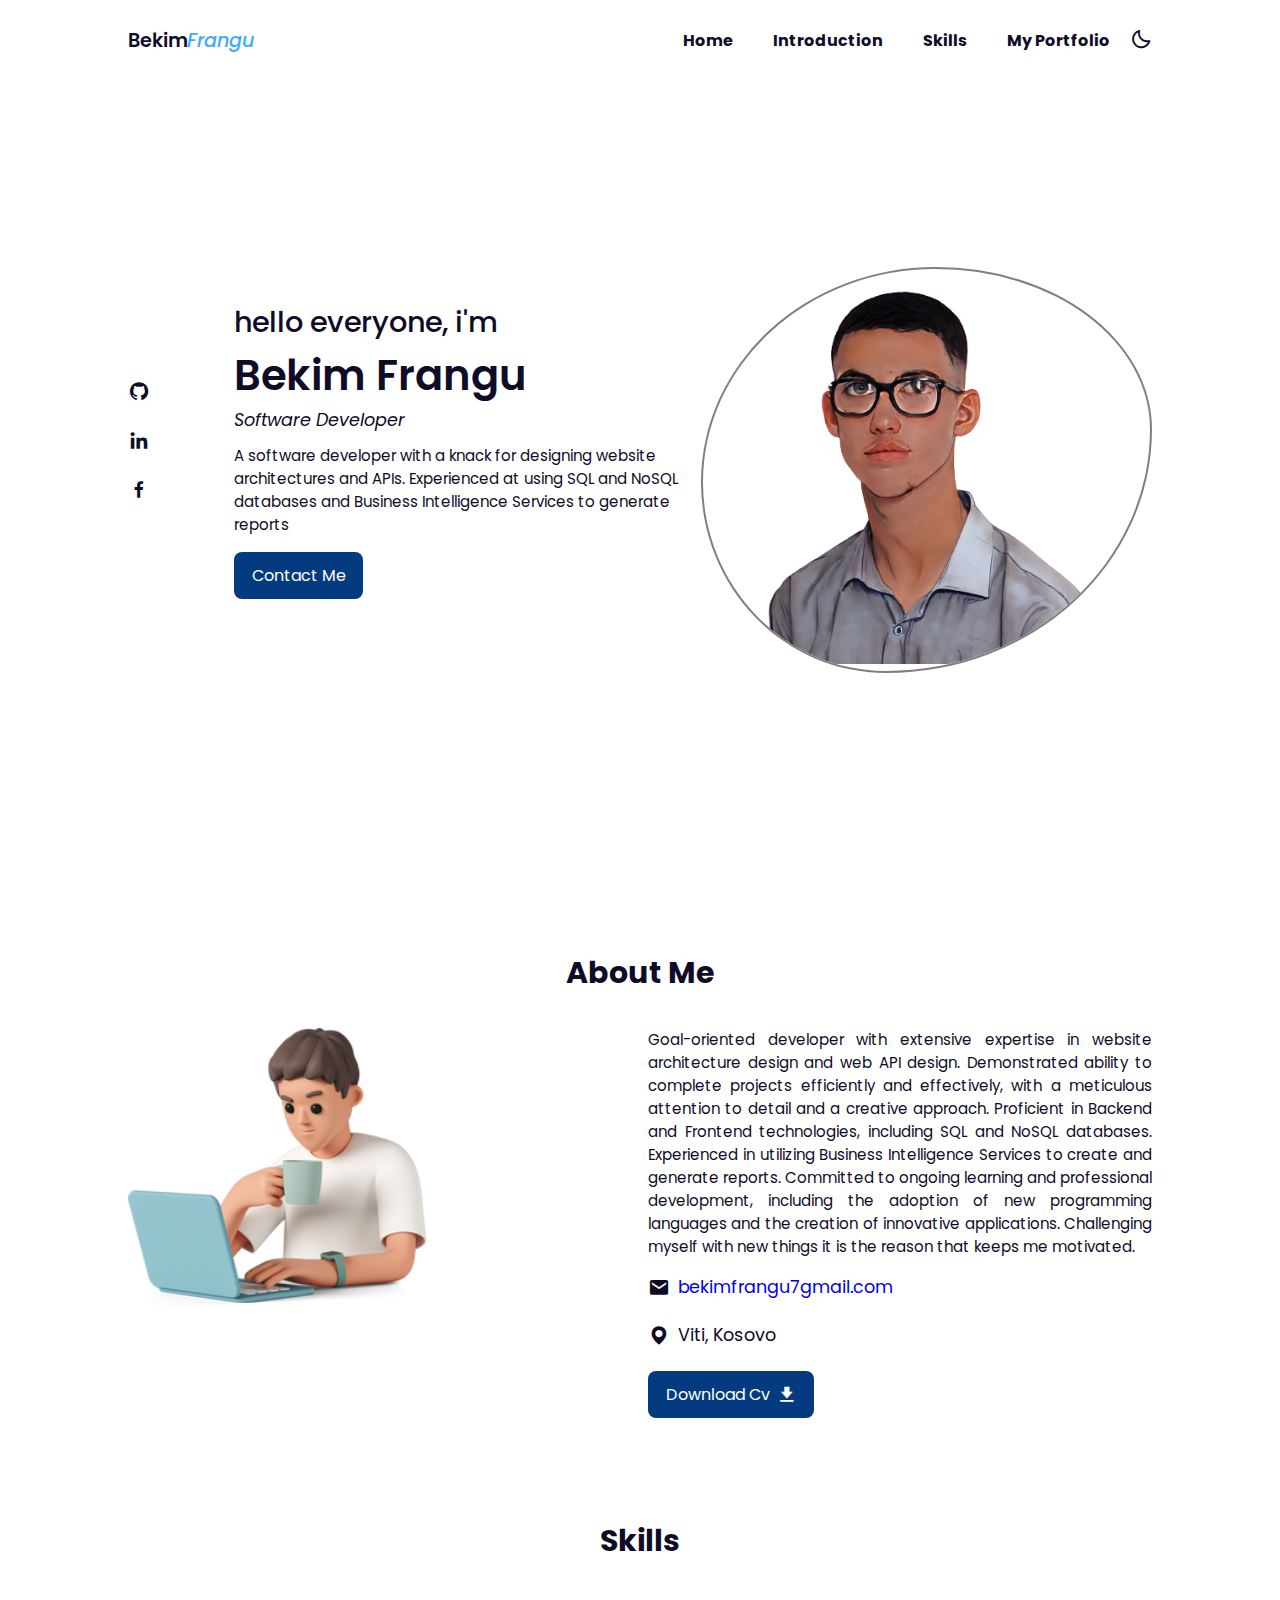
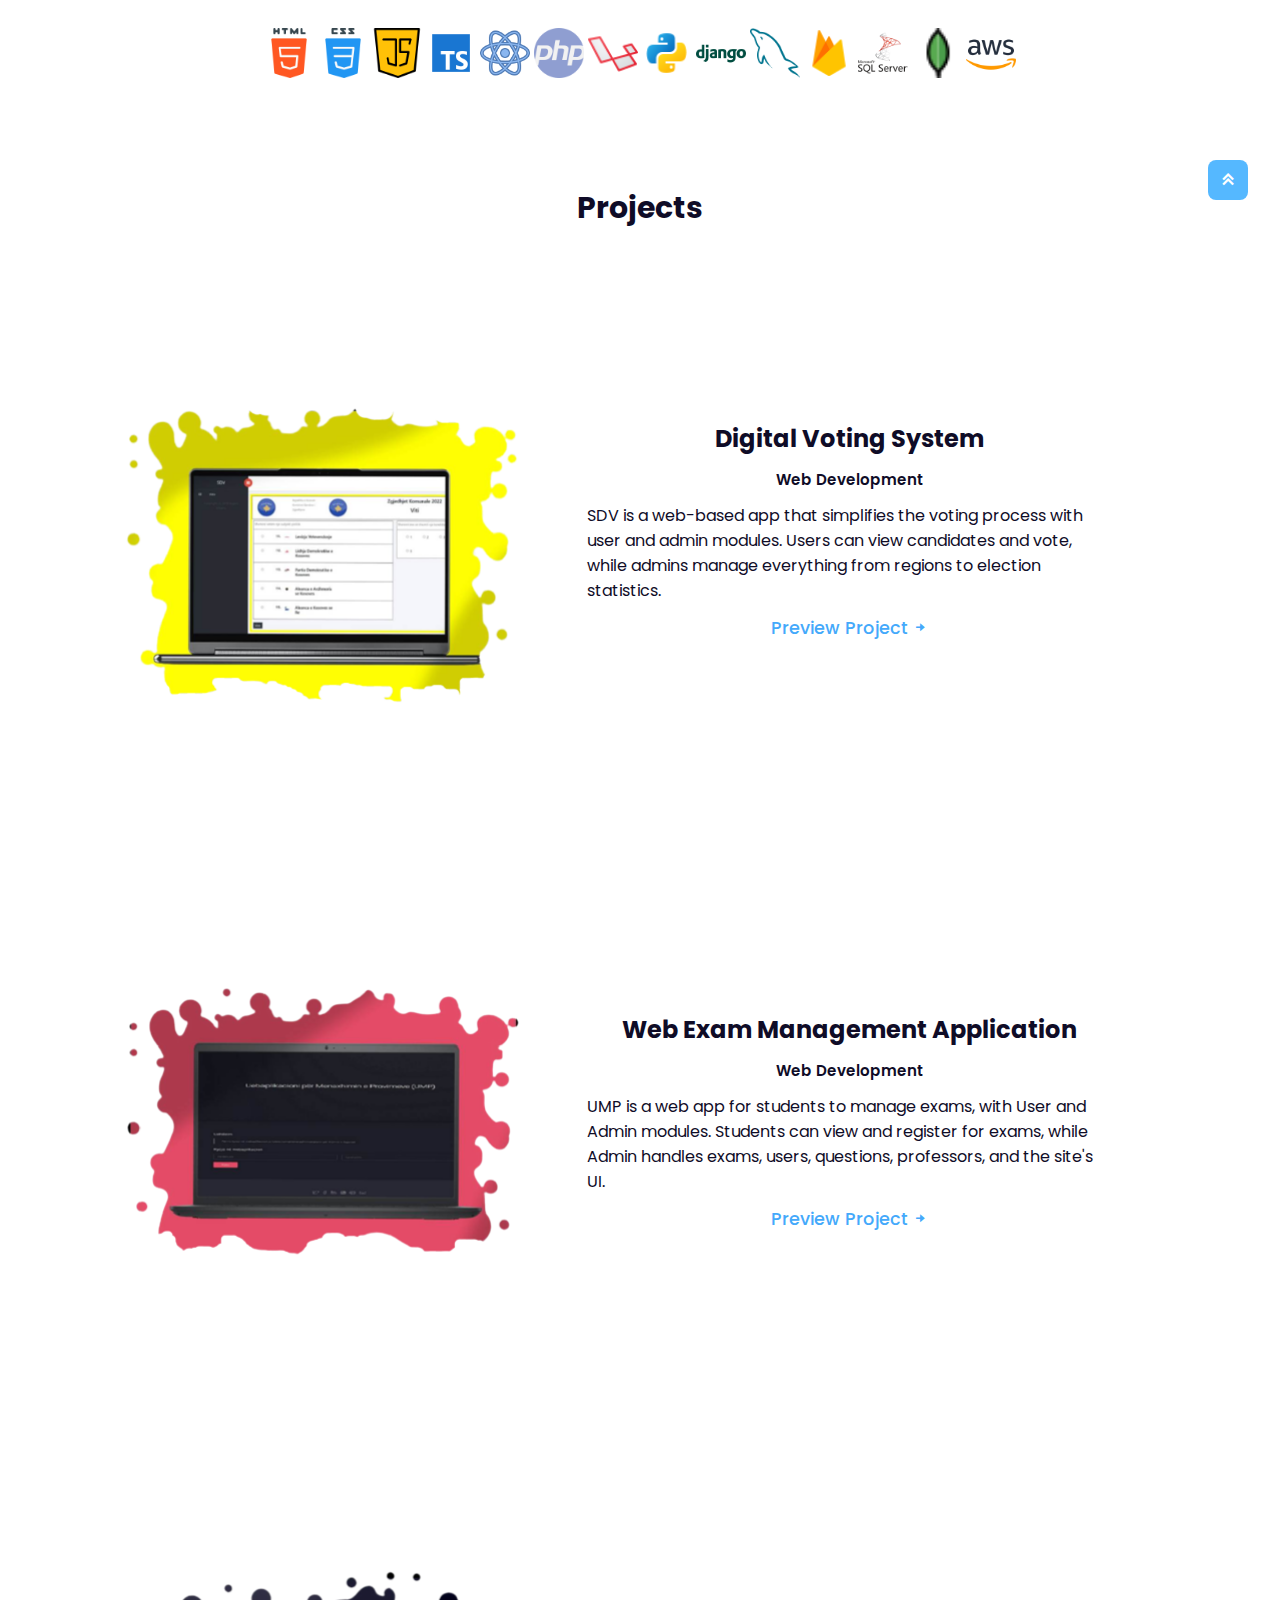
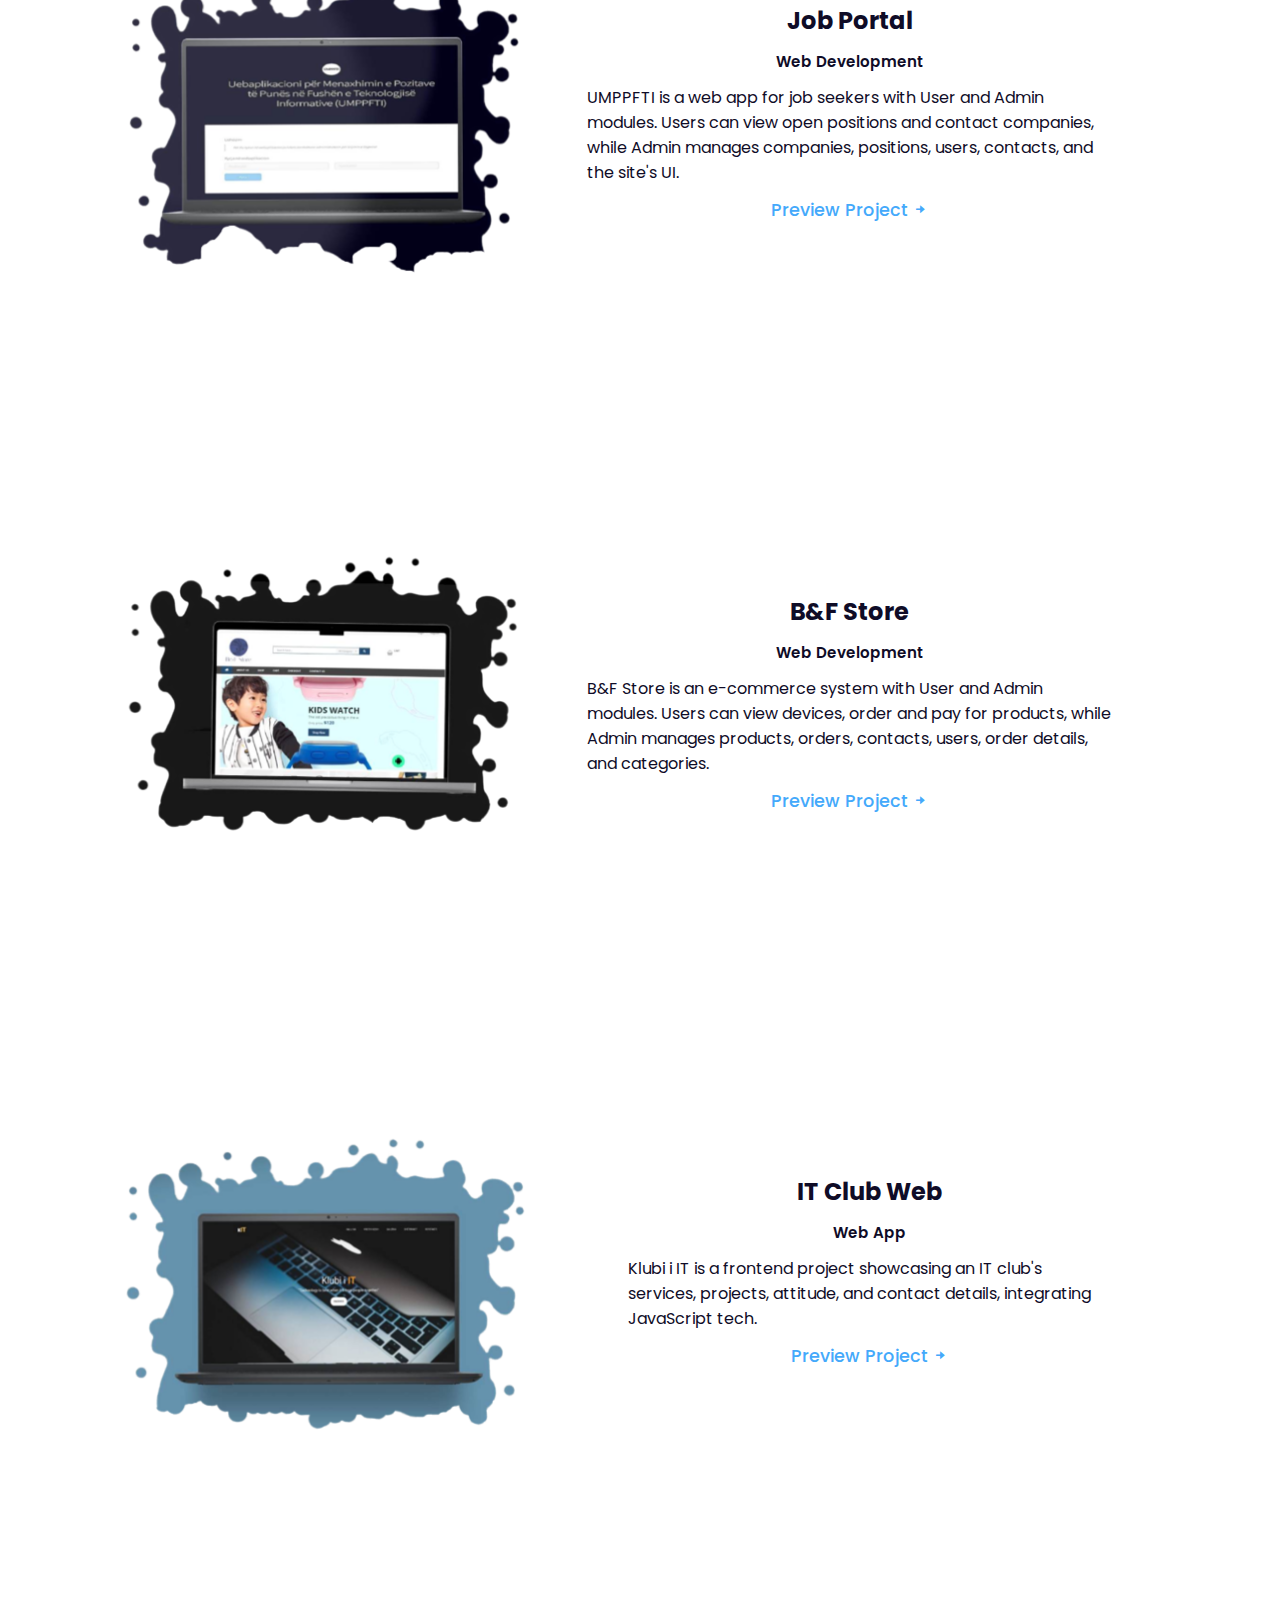
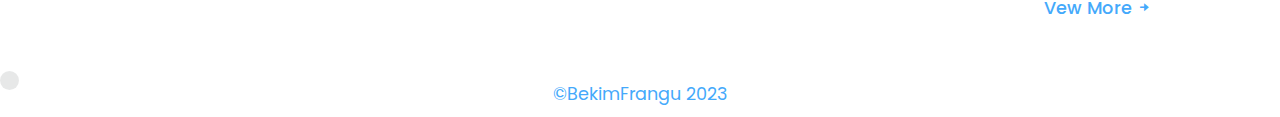
==== commit 59207aad: "fix: some changes" ====
--- a/index.html
+++ b/index.html
@@ -55,7 +55,7 @@
         <a href="https://github.com/bekimfrangu" target="_blank"
           ><i class="bx bxl-github"></i
         ></a>
-        <a href="https://www.linkedin.com/in/bekim-frangu-329a9014b" target="_blank"
+        <a href="https://www.linkedin.com/in/bekim-frangu" target="_blank"
           ><i class="bx bxl-linkedin"></i
         ></a>
         <a
@@ -148,9 +148,6 @@
             <a href="https://docs.aws.amazon.com/" target="_blank"><img src="img/skills/aws.png" alt="mongo" width="50" height="50"></a>
         </div>
         </div>
-        <div class="skills-img">
-          <img src="img/7118756_3426526-removebg-preview.png" alt="skills" />
-        </div>
       </div>
     </section>
 
@@ -286,11 +283,11 @@
     <!-- link to js --> 
     <script src="main.js"></script>
     <!-- Start of OpenWidget (www.openwidget.com) code -->
-    <script>
+    <!-- <script>
       window.__ow = window.__ow || {};
       window.__ow.organizationId = "b85c5de7-5e89-437b-8c15-7c070757cb5c";
       ;(function(n,t,c){function i(n){return e._h?e._h.apply(null,n):e._q.push(n)}var e={_q:[],_h:null,_v:"2.0",on:function(){i(["on",c.call(arguments)])},once:function(){i(["once",c.call(arguments)])},off:function(){i(["off",c.call(arguments)])},get:function(){if(!e._h)throw new Error("[OpenWidget] You can't use getters before load.");return i(["get",c.call(arguments)])},call:function(){i(["call",c.call(arguments)])},init:function(){var n=t.createElement("script");n.async=!0,n.type="text/javascript",n.src="https://cdn.openwidget.com/openwidget.js",t.head.appendChild(n)}};!n.__ow.asyncInit&&e.init(),n.OpenWidget=n.OpenWidget||e}(window,document,[].slice))
-    </script>
+    </script> -->
     <!-- End of OpenWidget code -->
   </body>
 </html>
--- a/style.css
+++ b/style.css
@@ -273,9 +273,9 @@
 }
 
 .skills-container {
-  display: grid;
-  grid-template-columns: repeat(2, 1fr);
-  align-items: center;
+  display: flex;
+  flex-wrap: wrap;
+  justify-content: center;
   gap: 2rem;
   margin-top: 4rem;
 }
